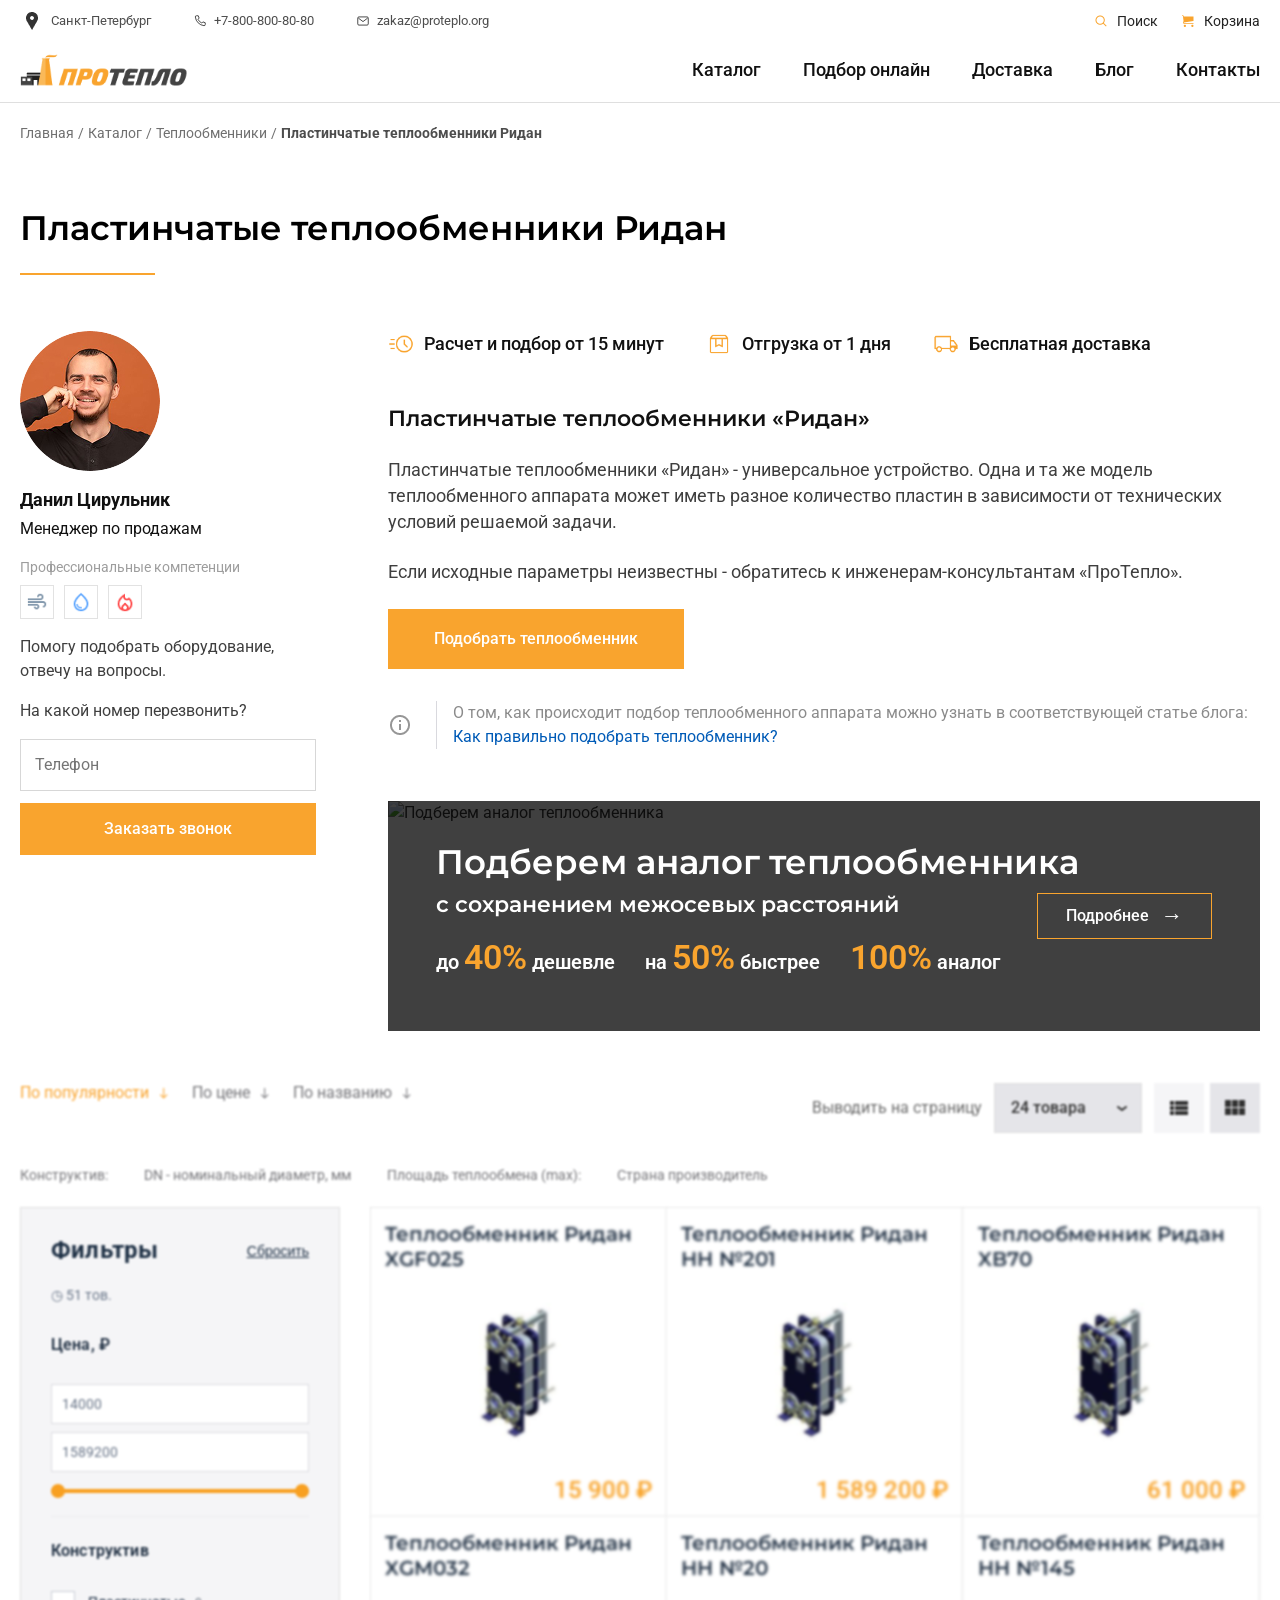
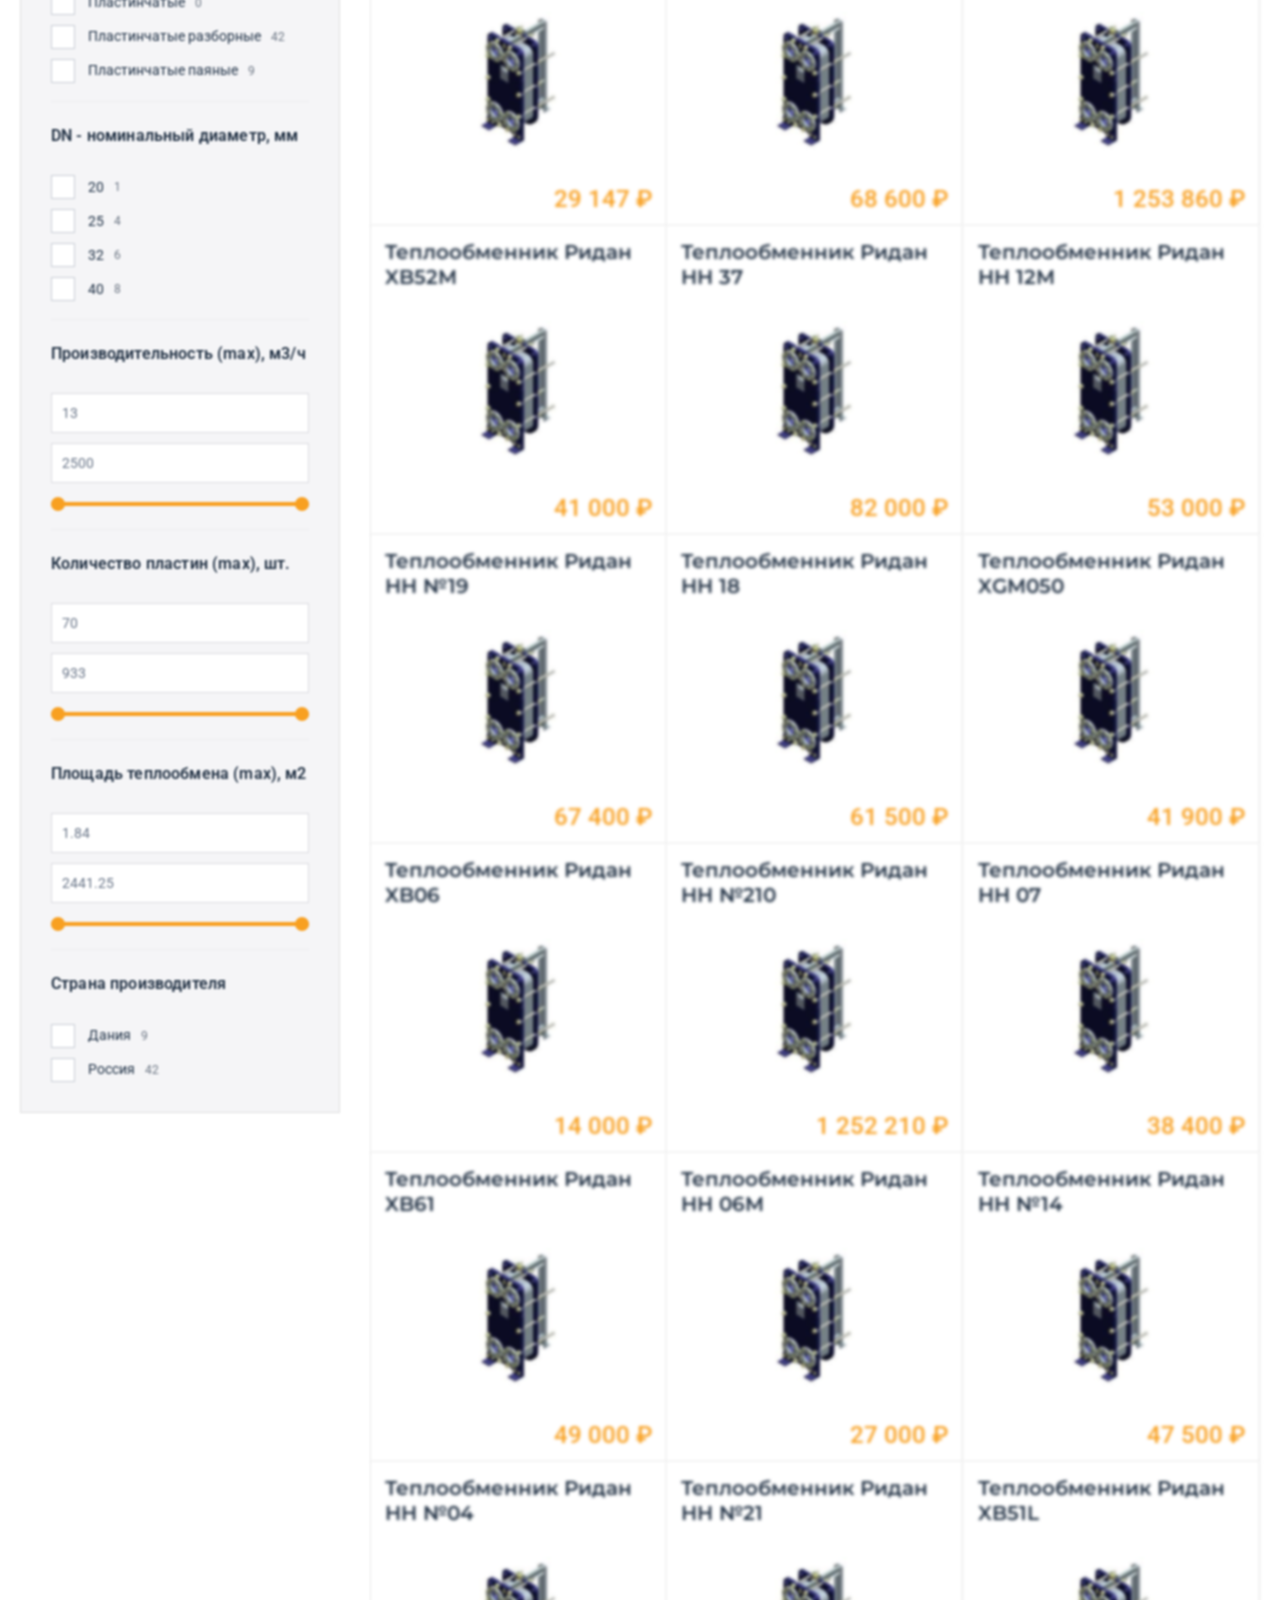
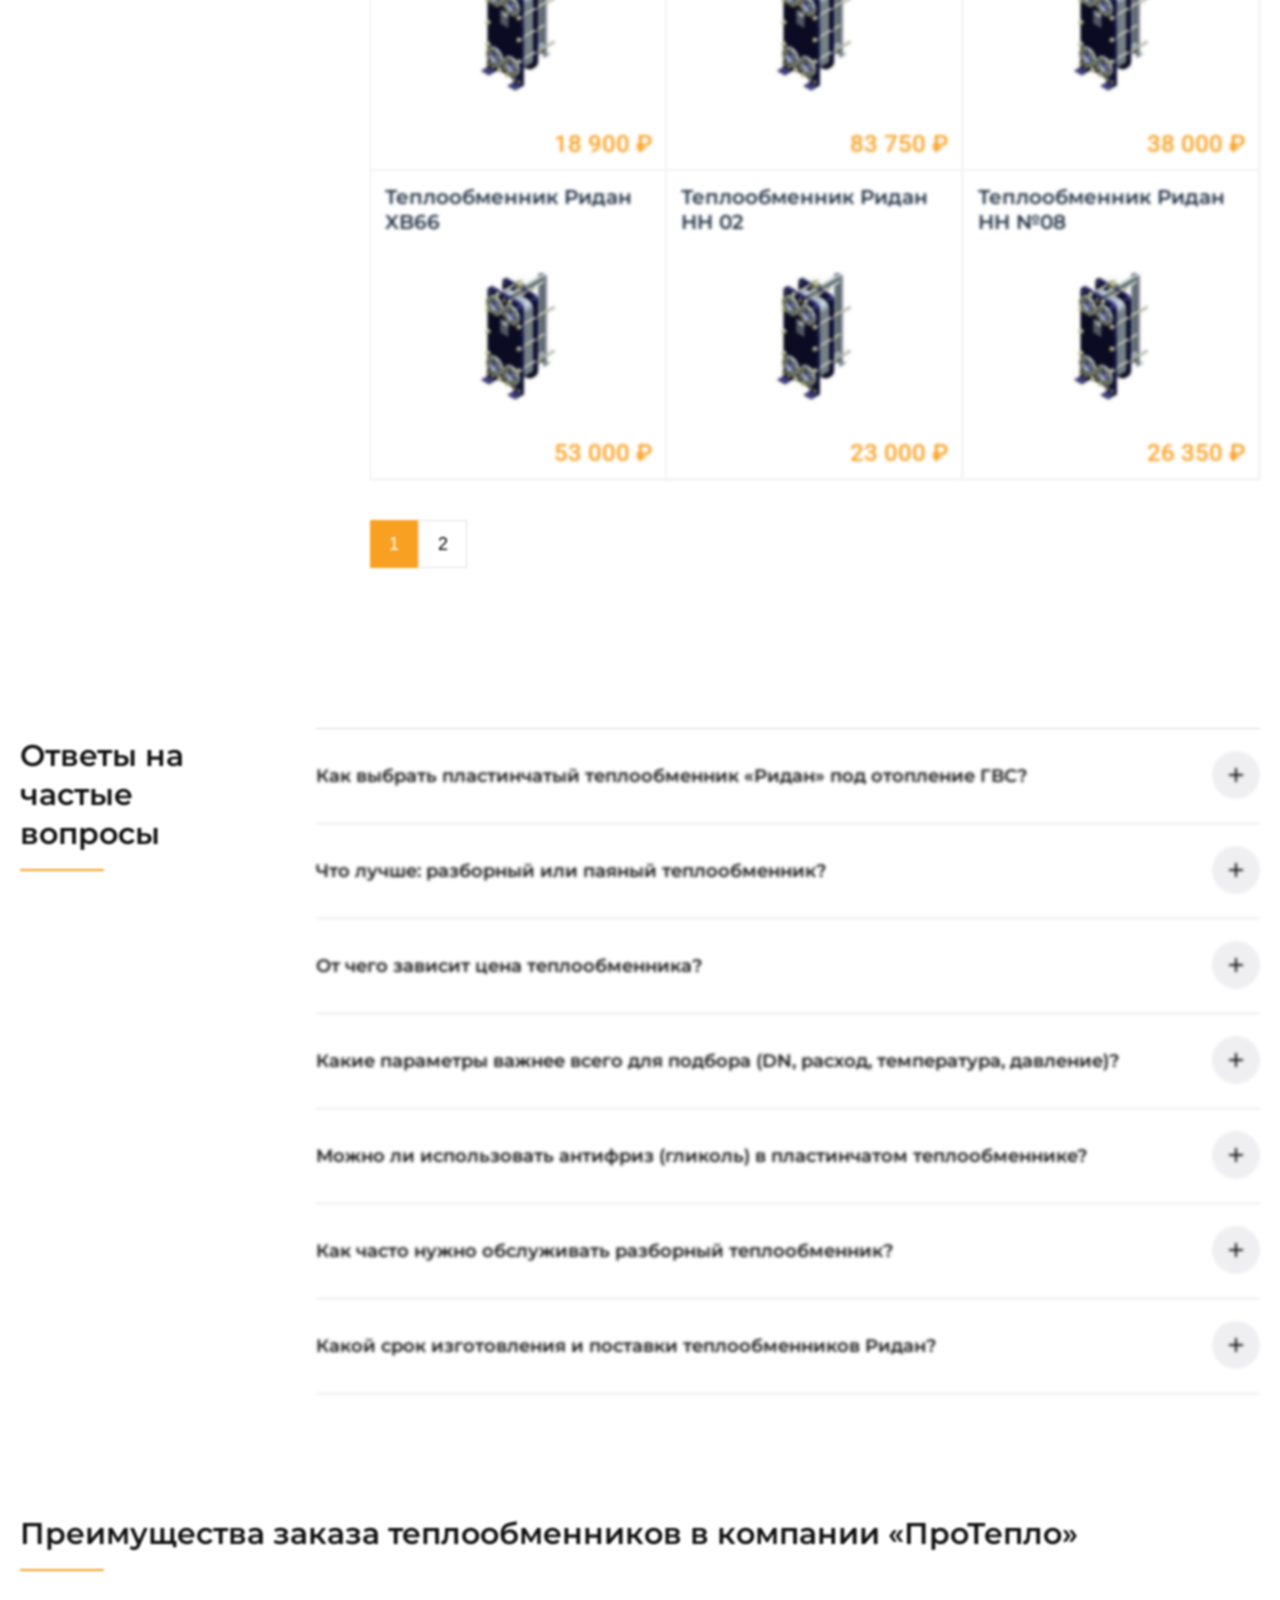
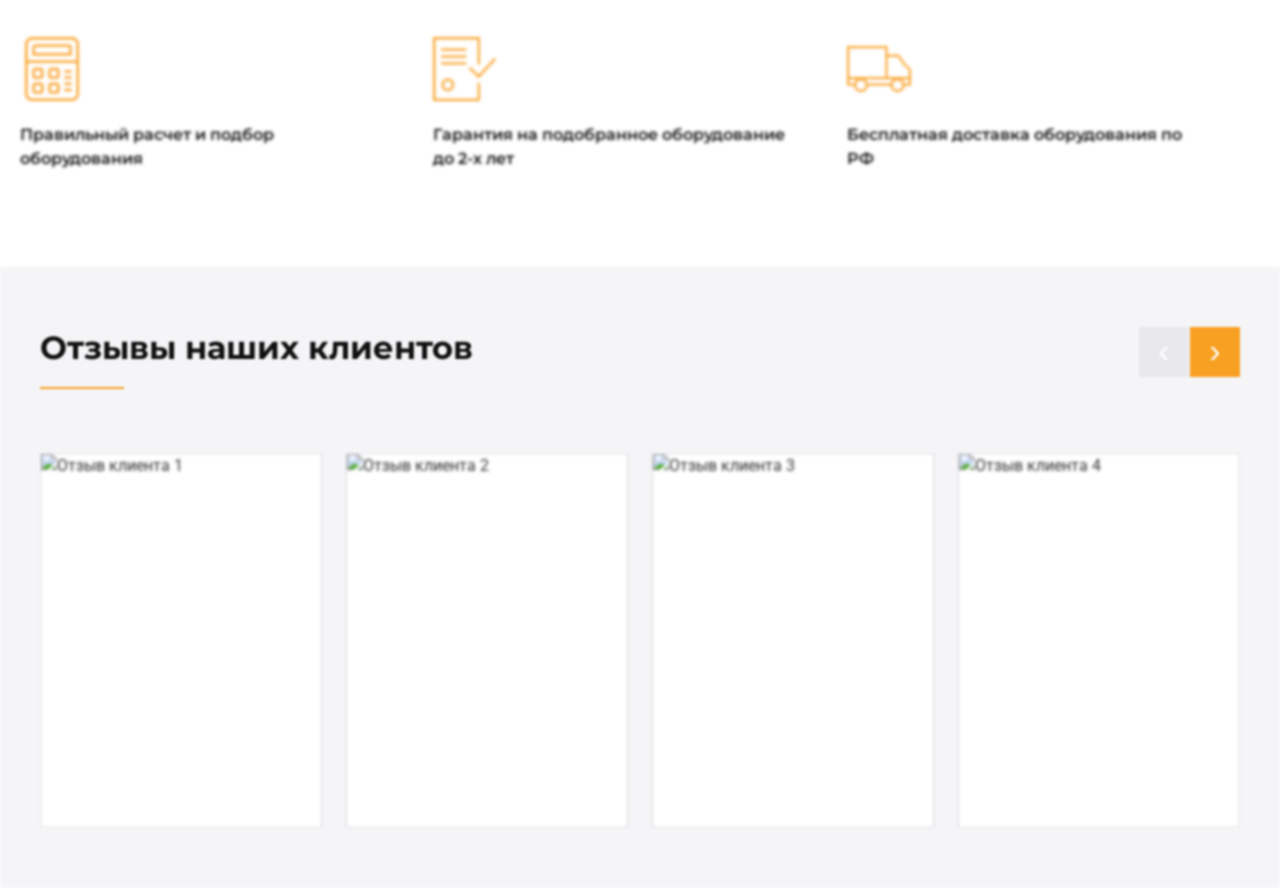
==== index.html @ 7464136e "Add files via upload" ====
﻿<!DOCTYPE html>
<html lang="ru">
<head>
    <meta charset="UTF-8">
    <meta name="viewport" content="width=device-width, initial-scale=1.0">
    <title>ProTeplo</title>
    <link rel="preconnect" href="https://fonts.googleapis.com">
    <link rel="preconnect" href="https://fonts.gstatic.com" crossorigin>
    <link href="https://fonts.googleapis.com/css2?family=Montserrat:wght@600&family=Roboto:wght@400;500;700&display=swap" rel="stylesheet">
    <link rel="stylesheet" href="css/global/style.css">
</head>
<body>
    <header class="header">
        <div class="container header__top">
            <div class="header__contacts">
                <a class="header__contact" href="#">
                    <span class="header__icon" aria-hidden="true">
                        <img src="../img/header img/city.png" alt="">
                    </span>
                    Санкт-Петербург
                </a>
                <a class="header__contact" href="tel:+78008008080">
                    <span class="header__icon" aria-hidden="true">
                        <svg viewBox="0 0 24 24" width="14" height="14" fill="none">
                            <path d="M6 3h3l1.5 4-2 2a14 14 0 0 0 6.5 6.5l2-2L21 15v3a2 2 0 0 1-2.2 2A17 17 0 0 1 4 5.2 2 2 0 0 1 6 3Z" stroke="currentColor" stroke-width="1.6" stroke-linejoin="round"/>
                        </svg>
                    </span>
                    +7-800-800-80-80
                </a>
                <a class="header__contact" href="mailto:zakaz@proteplo.org">
                    <span class="header__icon" aria-hidden="true">
                        <svg viewBox="0 0 24 24" width="14" height="14" fill="none">
                            <rect x="3" y="5" width="18" height="14" rx="2" stroke="currentColor" stroke-width="1.6"/>
                            <path d="m4 7 8 6 8-6" stroke="currentColor" stroke-width="1.6"/>
                        </svg>
                    </span>
                    zakaz@proteplo.org
                </a>
            </div>

            <div class="actions">
                <a class="actions__link" href="#">
                    <span class="actions__icon" aria-hidden="true">
                        <img src="../img/header img/header-loupe-search.png" alt="">
                    </span>
                    Поиск
                </a>
                <a class="actions__link" href="#">
                    <span class="actions__icon" aria-hidden="true">
                        <img src="../img/header img/header-basket.png" alt="">
                    </span>
                    Корзина
                </a>
            </div>
        </div>

        <div class="container header__bottom">
            <a class="logo" href="#" aria-label="ProTeplo">
                <img src="../img/header img/header-logo.png" alt="ПроТепло" width="220" height="44"> 
            </a>

            <nav class="menu" aria-label="Главное меню">
                <a class="menu__link menu__link--catalog" href="#catalog">Каталог</a>
                <a class="menu__link" href="#">Подбор онлайн</a>
                <a class="menu__link" href="#">Доставка</a>
                <a class="menu__link" href="#">Блог</a>
                <a class="menu__link" href="#">Контакты</a>
            </nav>
        </div>
    </header>

    <main>
        <div class="container">
            <nav class="breadcrumbs" aria-label="Хлебные крошки">
                <ol class="breadcrumbs__list">
                    <li class="breadcrumbs__item"><a href="#">Главная</a></li>
                    <li class="breadcrumbs__item"><a href="#">Каталог</a></li>
                    <li class="breadcrumbs__item"><a href="#">Теплообменники</a></li>
                    <li class="breadcrumbs__item"><span>Пластинчатые теплообменники Ридан</span></li>
                </ol>
            </nav>

            <section class="page-heading" aria-label="Заголовок страницы">
                <h1 class="page-heading__title">Пластинчатые теплообменники Ридан</h1>
                <span class="page-heading__line" aria-hidden="true"></span>
            </section>

            <section class="selection-banner" aria-label="Подбор теплообменника">
                <div class="selection-banner__layout">
                    <div class="selection-banner__manager">
                        <aside class="manager-card">
                            <img class="manager-card__avatar" src="../img/page-content img/banner/card-manager/avatar-manager.jpg" alt="Данил Цирульник" width="108" height="108">
                            <h2 class="manager-card__name">Данил Цирульник</h2>
                            <p class="manager-card__position">Менеджер по продажам</p>
                            <p class="manager-card__label">Профессиональные компетенции</p>
                            <div class="manager-card__skills" aria-label="Компетенции">
                                <button class="manager-card__skill" type="button" data-skill-message="Компетенция по воздуху и вентиляции: подбор оборудования с учетом расхода, температуры и допустимых потерь давления." aria-label="Компетенция по воздуху и вентиляции">
                                    <img src="../img/page-content img/banner/card-manager/air-manager.png" alt="">
                                </button>
                                <button class="manager-card__skill" type="button" data-skill-message="Компетенция по водяным системам: расчет и подбор теплообменников для ГВС, отопления и технологических контуров." aria-label="Компетенция по водяным системам">
                                    <img src="../img/page-content img/banner/card-manager/water-drop-manager.png" alt="">
                                </button>
                                <button class="manager-card__skill" type="button" data-skill-message="Компетенция по противопожарным решениям: подбор аппаратов под требования надежности и безопасности эксплуатации." aria-label="Компетенция по противопожарным решениям">
                                    <img src="../img/page-content img/banner/card-manager/fire-manager.png" alt="">
                                </button>
                                <div class="manager-card__skill-popup" hidden>
                                    <p class="manager-card__skill-popup-text"></p>
                                    <button class="manager-card__skill-popup-close" type="button" aria-label="Закрыть пояснение компетенции">×</button>
                                </div>
                            </div>
                            <p class="manager-card__text">Помогу подобрать оборудование, отвечу на вопросы.</p>
                            <label class="manager-card__question" for="manager-phone">На какой номер перезвонить?</label>
                            <input class="manager-card__input" id="manager-phone" type="tel" placeholder="Телефон">
                            <button class="manager-card__button" type="button">Заказать звонок</button>
                        </aside>
                    </div>

                    <div class="selection-banner__main">
                        <div class="selection-content">
                            <ul class="selection-content__benefits">
                                <li class="selection-content__benefit">
                                    <span class="selection-content__benefit-icon" aria-hidden="true">
                                        <img src="../img/page-content img/banner/banner-info/acute-banner-info-1.png" alt="">
                                    </span>
                                    Расчет и подбор от 15 минут
                                </li>
                                <li class="selection-content__benefit">
                                    <span class="selection-content__benefit-icon" aria-hidden="true">
                                        <img src="../img/page-content img/banner/banner-info/acute-banner-info-2.png" alt="">
                                    </span>
                                    Отгрузка от 1 дня
                                </li>
                                <li class="selection-content__benefit">
                                    <span class="selection-content__benefit-icon" aria-hidden="true">
                                        <img src="../img/page-content img/banner/banner-info/acute-banner-info-3.png" alt="">
                                    </span>
                                    Бесплатная доставка
                                </li>
                            </ul>

                            <h2 class="selection-content__title">Пластинчатые теплообменники «Ридан»</h2>
                            <p class="selection-content__text">Пластинчатые теплообменники «Ридан» - универсальное устройство. Одна и та же модель теплообменного аппарата может иметь разное количество пластин в зависимости от технических условий решаемой задачи.</p>
                            <p class="selection-content__text">Если исходные параметры неизвестны - обратитесь к инженерам-консультантам «ПроТепло».</p>

                            <button class="selection-content__button" type="button">Подобрать теплообменник</button>

                            <p class="selection-content__note">
                                <span class="selection-content__note-sign" aria-hidden="true">
                                    <img class="selection-content__note-icon" src="../img/page-content img/banner/banner-info/info-outline.png" alt="" width="24" height="24">
                                </span>
                                <span class="selection-content__note-text">О том, как происходит подбор теплообменного аппарата можно узнать в соответствующей статье блога: <a href="#">Как правильно подобрать теплообменник?</a></span>
                            </p>

                            <article class="special-offer">
                                <img class="special-offer__bg" src="../img/page-content img/banner/banner-info/banner_special-offer.jpg" alt="Подберем аналог теплообменника">
                                <div class="special-offer__content">
                                    <h3 class="special-offer__title">Подберем аналог теплообменника</h3>
                                    <p class="special-offer__subtitle">с сохранением межосевых расстояний</p>
                                    <ul class="special-offer__metrics">
                                        <li class="special-offer__metric">до <strong>40%</strong> дешевле</li>
                                        <li class="special-offer__metric">на <strong>50%</strong> быстрее</li>
                                        <li class="special-offer__metric"><strong>100%</strong> аналог</li>
                                    </ul>
                                    <a class="special-offer__button" href="#">Подробнее</a>
                                </div>
                            </article>
                        </div>
                    </div>
                </div>
            </section>

            <section class="catalog" id="catalog" aria-label="Каталог теплообменников">
                <div class="catalog__controls">
                    <div class="catalog__controls-row">
                        <div class="catalog__sort">
                            <button class="catalog__sort-item is-active" type="button" data-sort="popularity">По популярности <span class="catalog__sort-arrow" aria-hidden="true"></span></button>
                            <button class="catalog__sort-item" type="button" data-sort="price">По цене <span class="catalog__sort-arrow" aria-hidden="true"></span></button>
                            <button class="catalog__sort-item" type="button" data-sort="name">По названию <span class="catalog__sort-arrow" aria-hidden="true"></span></button>
                        </div>

                        <div class="catalog__actions">
                            <label class="catalog__per-page-label" for="catalog-per-page">Выводить на страницу</label>
                            <select class="catalog__per-page" id="catalog-per-page">
                                <option>24 товара</option>
                                <option>36 товаров</option>
                                <option>48 товаров</option>
                            </select>
                            <div class="catalog__view" aria-label="Переключатель вида">
                                <button class="view-button" type="button" aria-label="Отобразить в режиме списка" data-view="list"></button>
                                <button class="view-button is-active" type="button" aria-label="Отобразить в режиме карточек" data-view="grid"></button>
                            </div>
                        </div>
                    </div>

                    <div class="catalog__controls-row catalog__controls-row--chips">
                        <div class="catalog__chips">
                            <div class="catalog__chip-group" data-chip-group="construct" hidden>
                                <span class="catalog__chips-label">Конструктив:</span>
                            </div>
                            <div class="catalog__chip-group" data-chip-group="dn" hidden>
                                <span class="catalog__chips-label">DN - номинальный диаметр, мм</span>
                            </div>
                            <div class="catalog__chip-group" data-chip-group="area" hidden>
                                <span class="catalog__chips-label">Площадь теплообмена (max):</span>
                            </div>
                            <div class="catalog__chip-group" data-chip-group="country" hidden>
                                <span class="catalog__chips-label">Страна производитель</span>
                            </div>
                        </div>
                    </div>
                </div>

                <div class="catalog__mobile-top">
                    <div class="catalog__mobile-left">
                        <button class="catalog__filter-button" type="button" aria-label="Фильтр">
                            <span class="icon-filter" aria-hidden="true"></span>
                            <span>Фильтр</span>
                        </button>
                        <div class="catalog__meta">
                            <span>0 фильтр.</span>
                            <span>51 тов.</span>
                        </div>
                    </div>
                    <div class="catalog__view" aria-label="Переключатель вида">
                        <button class="view-button" type="button" aria-label="Отобразить в режиме списка" data-view="list"></button>
                        <button class="view-button is-active" type="button" aria-label="Отобразить в режиме карточек" data-view="grid"></button>
                    </div>
                </div>

                <div class="catalog__body">
                    <aside class="catalog__filters" aria-label="Фильтры">
                        <div class="catalog__filters-head">
                            <h2 class="catalog__filters-title">Фильтры</h2>
                            <button class="catalog__filters-reset" type="button">Сбросить</button>
                        </div>
                        <p class="catalog__filters-count">◷ 51 тов.</p>

                        <div class="filter filter--range filter--price">
                            <div class="filter__title">Цена, ₽</div>
                            <div class="filter__content">
                                <input class="range-input range-input--min" type="text" value="14000" inputmode="decimal" aria-label="Цена от">
                                <input class="range-input range-input--max" type="text" value="1589200" inputmode="decimal" aria-label="Цена до">
                                <div class="price-range" aria-label="Диапазон цены">
                                    <div class="price-range__track"></div>
                                    <div class="price-range__fill"></div>
                                    <input class="price-range__input price-range__input--min" type="range" min="14000" max="1589200" value="14000" step="100">
                                    <input class="price-range__input price-range__input--max" type="range" min="14000" max="1589200" value="1589200" step="100">
                                </div>
                            </div>
                        </div>

                        <div class="filter">
                            <div class="filter__title">Конструктив</div>
                            <div class="filter__content">
                                <label class="filter__checkbox"><input type="checkbox"> Пластинчатые<sup>0</sup></label>
                                <label class="filter__checkbox"><input type="checkbox"> Пластинчатые разборные<sup>42</sup></label>
                                <label class="filter__checkbox"><input type="checkbox"> Пластинчатые паяные<sup>9</sup></label>
                            </div>
                        </div>

                        <div class="filter">
                            <div class="filter__title">DN - номинальный диаметр, мм</div>
                            <div class="filter__content">
                                <label class="filter__checkbox"><input type="checkbox"> 20<sup>1</sup></label>
                                <label class="filter__checkbox"><input type="checkbox"> 25<sup>4</sup></label>
                                <label class="filter__checkbox"><input type="checkbox"> 32<sup>6</sup></label>
                                <label class="filter__checkbox"><input type="checkbox"> 40<sup>8</sup></label>
                            </div>
                        </div>

                        <div class="filter filter--range">
                            <div class="filter__title">Производительность (max), м3/ч</div>
                            <div class="filter__content">
                                <input class="range-input range-input--min" type="text" value="13" inputmode="decimal" aria-label="Производительность от">
                                <input class="range-input range-input--max" type="text" value="2500" inputmode="decimal" aria-label="Производительность до">
                                <div class="price-range" aria-label="Диапазон производительности">
                                    <div class="price-range__track"></div>
                                    <div class="price-range__fill"></div>
                                    <input class="price-range__input price-range__input--min" type="range" min="13" max="2500" value="13" step="1">
                                    <input class="price-range__input price-range__input--max" type="range" min="13" max="2500" value="2500" step="1">
                                </div>
                            </div>
                        </div>

                        <div class="filter filter--range">
                            <div class="filter__title">Количество пластин (max), шт.</div>
                            <div class="filter__content">
                                <input class="range-input range-input--min" type="text" value="70" inputmode="decimal" aria-label="Количество пластин от">
                                <input class="range-input range-input--max" type="text" value="933" inputmode="decimal" aria-label="Количество пластин до">
                                <div class="price-range" aria-label="Диапазон количества пластин">
                                    <div class="price-range__track"></div>
                                    <div class="price-range__fill"></div>
                                    <input class="price-range__input price-range__input--min" type="range" min="70" max="933" value="70" step="1">
                                    <input class="price-range__input price-range__input--max" type="range" min="70" max="933" value="933" step="1">
                                </div>
                            </div>
                        </div>

                        <div class="filter filter--range">
                            <div class="filter__title">Площадь теплообмена (max), м2</div>
                            <div class="filter__content">
                                <input class="range-input range-input--min" type="text" value="1.84" inputmode="decimal" aria-label="Площадь теплообмена от">
                                <input class="range-input range-input--max" type="text" value="2441.25" inputmode="decimal" aria-label="Площадь теплообмена до">
                                <div class="price-range" aria-label="Диапазон площади теплообмена">
                                    <div class="price-range__track"></div>
                                    <div class="price-range__fill"></div>
                                    <input class="price-range__input price-range__input--min" type="range" min="1.84" max="2441.25" value="1.84" step="0.01">
                                    <input class="price-range__input price-range__input--max" type="range" min="1.84" max="2441.25" value="2441.25" step="0.01">
                                </div>
                            </div>
                        </div>

                        <div class="filter">
                            <div class="filter__title">Страна производителя</div>
                            <div class="filter__content">
                                <label class="filter__checkbox"><input type="checkbox"> Дания<sup>9</sup></label>
                                <label class="filter__checkbox"><input type="checkbox"> Россия<sup>42</sup></label>
                            </div>
                        </div>
                    </aside>

                    <div class="catalog__right">
                        <div class="catalog__content">
                            <article class="product-card">
                                <a href="./card.html" class="product-card__image"><img src="../img/cards img/card__img.png" alt="Теплообменник Ридан XB06"></a>
                                <h3 class="product-card__title">Теплообменник Ридан XB06</h3>
                                <div class="product-card__price">14 000 ₽</div>
                            </article>
                            <article class="product-card">
                                <a href="./card.html" class="product-card__image"><img src="../img/cards img/card__img.png" alt="Теплообменник Ридан XGF025"></a>
                                <h3 class="product-card__title">Теплообменник Ридан XGF025</h3>
                                <div class="product-card__price">15 900 ₽</div>
                            </article>
                            <article class="product-card">
                                <a href="./card.html" class="product-card__image"><img src="../img/cards img/card__img.png" alt="Теплообменник Ридан XB12"></a>
                                <h3 class="product-card__title">Теплообменник Ридан XB12</h3>
                                <div class="product-card__price">17 500 ₽</div>
                            </article>
                            <article class="product-card">
                                <a href="./card.html" class="product-card__image"><img src="../img/cards img/card__img.png" alt="Теплообменник Ридан HH 04"></a>
                                <h3 class="product-card__title">Теплообменник Ридан HH №04</h3>
                                <div class="product-card__price">18 900 ₽</div>
                            </article>
                            <article class="product-card">
                                <a href="./card.html" class="product-card__image"><img src="../img/cards img/card__img.png" alt="Теплообменник Ридан HH 02"></a>
                                <h3 class="product-card__title">Теплообменник Ридан HH 02</h3>
                                <div class="product-card__price">23 000 ₽</div>
                            </article>
                            <article class="product-card">
                                <a href="./card.html" class="product-card__image"><img src="../img/cards img/card__img.png" alt="Теплообменник Ридан HH 06M"></a>
                                <h3 class="product-card__title">Теплообменник Ридан HH 06M</h3>
                                <div class="product-card__price">27 000 ₽</div>
                            </article>
                            <article class="product-card">
                                <a href="./card.html" class="product-card__image"><img src="../img/cards img/card__img.png" alt="Теплообменник Ридан HH 08"></a>
                                <h3 class="product-card__title">Теплообменник Ридан HH №08</h3>
                                <div class="product-card__price">26 350 ₽</div>
                            </article>
                            <article class="product-card">
                                <a href="./card.html" class="product-card__image"><img src="../img/cards img/card__img.png" alt="Теплообменник Ридан XGM032"></a>
                                <h3 class="product-card__title">Теплообменник Ридан XGM032</h3>
                                <div class="product-card__price">29 147 ₽</div>
                            </article>
                            <article class="product-card">
                                <a href="./card.html" class="product-card__image"><img src="../img/cards img/card__img.png" alt="Теплообменник Ридан XB37"></a>
                                <h3 class="product-card__title">Теплообменник Ридан XB37</h3>
                                <div class="product-card__price">32 000 ₽</div>
                            </article>
                            <article class="product-card">
                                <a href="./card.html" class="product-card__image"><img src="../img/cards img/card__img.png" alt="Теплообменник Ридан XB51L"></a>
                                <h3 class="product-card__title">Теплообменник Ридан XB51L</h3>
                                <div class="product-card__price">38 000 ₽</div>
                            </article>
                            <article class="product-card">
                                <a href="./card.html" class="product-card__image"><img src="../img/cards img/card__img.png" alt="Теплообменник Ридан HH 07"></a>
                                <h3 class="product-card__title">Теплообменник Ридан HH 07</h3>
                                <div class="product-card__price">38 400 ₽</div>
                            </article>
                            <article class="product-card">
                                <a href="./card.html" class="product-card__image"><img src="../img/cards img/card__img.png" alt="Теплообменник Ридан XB52M"></a>
                                <h3 class="product-card__title">Теплообменник Ридан XB52M</h3>
                                <div class="product-card__price">41 000 ₽</div>
                            </article>
                            <article class="product-card">
                                <a href="./card.html" class="product-card__image"><img src="../img/cards img/card__img.png" alt="Теплообменник Ридан XGM050"></a>
                                <h3 class="product-card__title">Теплообменник Ридан XGM050</h3>
                                <div class="product-card__price">41 900 ₽</div>
                            </article>
                            <article class="product-card">
                                <a href="./card.html" class="product-card__image"><img src="../img/cards img/card__img.png" alt="Теплообменник Ридан XB59M"></a>
                                <h3 class="product-card__title">Теплообменник Ридан XB59M</h3>
                                <div class="product-card__price">46 000 ₽</div>
                            </article>
                            <article class="product-card">
                                <a href="./card.html" class="product-card__image"><img src="../img/cards img/card__img.png" alt="Теплообменник Ридан HH 14"></a>
                                <h3 class="product-card__title">Теплообменник Ридан HH №14</h3>
                                <div class="product-card__price">47 500 ₽</div>
                            </article>
                            <article class="product-card">
                                <a href="./card.html" class="product-card__image"><img src="../img/cards img/card__img.png" alt="Теплообменник Ридан XB61"></a>
                                <h3 class="product-card__title">Теплообменник Ридан XB61</h3>
                                <div class="product-card__price">49 000 ₽</div>
                            </article>
                            <article class="product-card">
                                <a href="./card.html" class="product-card__image"><img src="../img/cards img/card__img.png" alt="Теплообменник Ридан XB66"></a>
                                <h3 class="product-card__title">Теплообменник Ридан XB66</h3>
                                <div class="product-card__price">53 000 ₽</div>
                            </article>
                            <article class="product-card">
                                <a href="./card.html" class="product-card__image"><img src="../img/cards img/card__img.png" alt="Теплообменник Ридан HH 12M"></a>
                                <h3 class="product-card__title">Теплообменник Ридан HH 12M</h3>
                                <div class="product-card__price">53 000 ₽</div>
                            </article>
                            <article class="product-card">
                                <a href="./card.html" class="product-card__image"><img src="../img/cards img/card__img.png" alt="Теплообменник Ридан XB70"></a>
                                <h3 class="product-card__title">Теплообменник Ридан XB70</h3>
                                <div class="product-card__price">61 000 ₽</div>
                            </article>
                            <article class="product-card">
                                <a href="./card.html" class="product-card__image"><img src="../img/cards img/card__img.png" alt="Теплообменник Ридан HH 18"></a>
                                <h3 class="product-card__title">Теплообменник Ридан HH 18</h3>
                                <div class="product-card__price">61 500 ₽</div>
                            </article>
                            <article class="product-card">
                                <a href="./card.html" class="product-card__image"><img src="../img/cards img/card__img.png" alt="Теплообменник Ридан HH 19"></a>
                                <h3 class="product-card__title">Теплообменник Ридан HH №19</h3>
                                <div class="product-card__price">67 400 ₽</div>
                            </article>
                            <article class="product-card">
                                <a href="./card.html" class="product-card__image"><img src="../img/cards img/card__img.png" alt="Теплообменник Ридан HH 20"></a>
                                <h3 class="product-card__title">Теплообменник Ридан HH №20</h3>
                                <div class="product-card__price">68 600 ₽</div>
                            </article>
                            <article class="product-card">
                                <a href="./card.html" class="product-card__image"><img src="../img/cards img/card__img.png" alt="Теплообменник Ридан HH 37"></a>
                                <h3 class="product-card__title">Теплообменник Ридан HH 37</h3>
                                <div class="product-card__price">82 000 ₽</div>
                            </article>
                            <article class="product-card">
                                <a href="./card.html" class="product-card__image"><img src="../img/cards img/card__img.png" alt="Теплообменник Ридан HH 21"></a>
                                <h3 class="product-card__title">Теплообменник Ридан HH №21</h3>
                                <div class="product-card__price">83 750 ₽</div>
                            </article>
                            <article class="product-card">
                                <a href="./card.html" class="product-card__image"><img src="../img/cards img/card__img.png" alt="Теплообменник Ридан HH 210"></a>
                                <h3 class="product-card__title">Теплообменник Ридан HH №210</h3>
                                <div class="product-card__price">1 252 210 ₽</div>
                            </article>
                            <article class="product-card">
                                <a href="./card.html" class="product-card__image"><img src="../img/cards img/card__img.png" alt="Теплообменник Ридан HH 145"></a>
                                <h3 class="product-card__title">Теплообменник Ридан HH №145</h3>
                                <div class="product-card__price">1 253 860 ₽</div>
                            </article>
                            <article class="product-card">
                                <a href="./card.html" class="product-card__image"><img src="../img/cards img/card__img.png" alt="Теплообменник Ридан HH 201"></a>
                                <h3 class="product-card__title">Теплообменник Ридан HH №201</h3>
                                <div class="product-card__price">1 589 200 ₽</div>
                            </article>
                        </div>

                    </div>
                    <div class="pagination" aria-label="Пагинация">
                        <button class="pagination__item is-active" type="button">1</button>
                        <button class="pagination__item" type="button">2</button>
                    </div>
                </div>
            </section>

            <section class="faq" aria-labelledby="faq-title">
                <div class="faq__layout">
                    <header class="faq__header">
                        <h2 class="faq__title" id="faq-title">Ответы на частые вопросы</h2>
                        <span class="faq__line" aria-hidden="true"></span>
                    </header>

                    <div class="faq__items">
                        <details class="faq__item">
                            <summary class="faq__question">
                                <h4 class="faq__question-title">Как выбрать пластинчатый теплообменник «Ридан» под отопление ГВС?</h4>
                                <span class="faq__icon" aria-hidden="true"></span>
                            </summary>
                            <div class="faq__answer">
                                <p>Нужны исходные данные: среда и концентрация (вода/гликоль), расход и тепловая нагрузка, температуры на входе/выходе по обоим контурам, допустимые потери давления, требуемая схема подключения. По этим параметрам выполняется расчет площади и числа пластин.</p>
                            </div>
                        </details>

                        <details class="faq__item">
                            <summary class="faq__question">
                                <h4 class="faq__question-title">Что лучше: разборный или паяный теплообменник?</h4>
                                <span class="faq__icon" aria-hidden="true"></span>
                            </summary>
                            <div class="faq__answer">
                                <p>Разборные модели удобнее для обслуживания и модернизации. Паяные компактнее и обычно дешевле, но неразборные. Выбор зависит от требований к сервису, среде и режимам эксплуатации.</p>
                            </div>
                        </details>

                        <details class="faq__item">
                            <summary class="faq__question">
                                <h4 class="faq__question-title">От чего зависит цена теплообменника?</h4>
                                <span class="faq__icon" aria-hidden="true"></span>
                            </summary>
                            <div class="faq__answer">
                                <p>Стоимость определяется типом аппарата, материалами пластин и уплотнений, рабочими параметрами, запасом по мощности, а также сроками производства и комплектацией поставки.</p>
                            </div>
                        </details>

                        <details class="faq__item">
                            <summary class="faq__question">
                                <h4 class="faq__question-title">Какие параметры важнее всего для подбора (DN, расход, температура, давление)?</h4>
                                <span class="faq__icon" aria-hidden="true"></span>
                            </summary>
                            <div class="faq__answer">
                                <p>Ключевые параметры: расход, температурный график, допустимые потери давления и характеристики среды. DN важен для обвязки, но не заменяет полноценный теплотехнический расчет.</p>
                            </div>
                        </details>

                        <details class="faq__item">
                            <summary class="faq__question">
                                <h4 class="faq__question-title">Можно ли использовать антифриз (гликоль) в пластинчатом теплообменнике?</h4>
                                <span class="faq__icon" aria-hidden="true"></span>
                            </summary>
                            <div class="faq__answer">
                                <p>Да, при корректном подборе материалов и учете концентрации раствора. Для гликоля важны вязкость, температура и совместимость с уплотнениями.</p>
                            </div>
                        </details>

                        <details class="faq__item">
                            <summary class="faq__question">
                                <h4 class="faq__question-title">Как часто нужно обслуживать разборный теплообменник?</h4>
                                <span class="faq__icon" aria-hidden="true"></span>
                            </summary>
                            <div class="faq__answer">
                                <p>Периодичность зависит от качества теплоносителя и режима работы. Обычно проводят плановый осмотр и очистку 1 раз в 6-12 месяцев либо по росту потерь давления.</p>
                            </div>
                        </details>

                        <details class="faq__item">
                            <summary class="faq__question">
                                <h4 class="faq__question-title">Какой срок изготовления и поставки теплообменников Ридан?</h4>
                                <span class="faq__icon" aria-hidden="true"></span>
                            </summary>
                            <div class="faq__answer">
                                <p>Сроки зависят от модели и наличия на складе. Типовые позиции доступны быстрее, а заказные исполнения требуют дополнительного времени на производство.</p>
                            </div>
                        </details>
                    </div>
                </div>
            </section>

            <section class="advantages" aria-labelledby="advantages-title">
                <h2 class="advantages__title" id="advantages-title">Преимущества заказа теплообменников в компании «ПроТепло»</h2>
                <span class="advantages__line" aria-hidden="true"></span>

                <ul class="advantages__list">
                    <li class="advantages__item">
                        <article class="advantage-card">
                            <span class="advantage-card__icon" aria-hidden="true">
                                <img src="../img/advantages/advantages__calc.png" alt="">
                            </span>
                            <h3 class="advantage-card__text">Правильный расчет и подбор оборудования</h3>
                        </article>
                    </li>

                    <li class="advantages__item">
                        <article class="advantage-card">
                            <span class="advantage-card__icon" aria-hidden="true">
                                <img src="../img/advantages/advantages__certificate.png" alt="">
                            </span>
                            <h3 class="advantage-card__text">Гарантия на подобранное оборудование до 2-х лет</h3>
                        </article>
                    </li>

                    <li class="advantages__item">
                        <article class="advantage-card">
                            <span class="advantage-card__icon" aria-hidden="true">
                                <img src="../img/advantages/advantages__car.png" alt="">
                            </span>
                            <h3 class="advantage-card__text">Бесплатная доставка оборудования по РФ</h3>
                        </article>
                    </li>
                </ul>
            </section>

            <section class="reviews" aria-labelledby="reviews-title">
                <div class="reviews__head">
                    <div class="reviews__title-wrap">
                        <h2 class="reviews__title" id="reviews-title">Отзывы наших клиентов</h2>
                        <span class="reviews__line" aria-hidden="true"></span>
                    </div>

                    <div class="reviews__controls" aria-label="Управление слайдером отзывов">
                        <button class="reviews__arrow reviews__arrow--prev" type="button" aria-label="Предыдущие отзывы">
                            <span aria-hidden="true">‹</span>
                        </button>
                        <button class="reviews__arrow reviews__arrow--next" type="button" aria-label="Следующие отзывы">
                            <span aria-hidden="true">›</span>
                        </button>
                    </div>
                </div>

                <div class="reviews__viewport">
                    <div class="reviews__track">
                        <article class="review-card">
                            <img class="review-card__img" src="https://dummyimage.com/360x520/f9f9f9/cfcfcf.png&text=Review+1" alt="Отзыв клиента 1">
                        </article>
                        <article class="review-card">
                            <img class="review-card__img" src="https://dummyimage.com/360x520/f9f9f9/cfcfcf.png&text=Review+2" alt="Отзыв клиента 2">
                        </article>
                        <article class="review-card">
                            <img class="review-card__img" src="https://dummyimage.com/360x520/f9f9f9/cfcfcf.png&text=Review+3" alt="Отзыв клиента 3">
                        </article>
                        <article class="review-card">
                            <img class="review-card__img" src="https://dummyimage.com/360x520/f9f9f9/cfcfcf.png&text=Review+4" alt="Отзыв клиента 4">
                        </article>
                        <article class="review-card">
                            <img class="review-card__img" src="https://dummyimage.com/360x520/f9f9f9/cfcfcf.png&text=Review+5" alt="Отзыв клиента 5">
                        </article>
                        <article class="review-card">
                            <img class="review-card__img" src="https://dummyimage.com/360x520/f9f9f9/cfcfcf.png&text=Review+6" alt="Отзыв клиента 6">
                        </article>
                    </div>
                </div>
            </section>
        </div>
    </main>
    <script src="script/script.js"></script>
</body>
</html>
---- css/global/style.css ----
﻿@import "fonts.css";
@import "reboot.css";

.container {
    width: min(100% - 40px, 1400px);
    margin-inline: auto;
}

body {
    font-family: "Roboto", sans-serif;
    color: #333;
}

.reveal-on-scroll {
    opacity: 0;
    transform: translateY(10px);
    filter: blur(0.8px);
    transition:
        opacity 467ms ease,
        transform 467ms cubic-bezier(0.22, 1, 0.36, 1),
        filter 467ms ease;
    will-change: opacity, transform, filter;
}

.reveal-on-scroll.is-visible {
    opacity: 1;
    transform: translateY(0);
    filter: blur(0);
}

input:focus,
input:focus-visible,
textarea:focus,
textarea:focus-visible,
select:focus,
select:focus-visible {
    outline: none;
    box-shadow: none;
    border-color: inherit;
}

h1,
h2,
h3,
h4 {
    font-family: "Montserrat", sans-serif;
    font-weight: 600;
}

.header {
    border-bottom: 1px solid #dfdfdf;
    background-color: #fff;
}

.header__top {
    display: flex;
    justify-content: space-between;
    align-items: center;
    gap: 24px;
    min-height: 42px;
    font-size: 13px;
    color: #4d4d4d;
}

.header__contacts {
    display: flex;
    align-items: center;
    gap: 42px;
    flex-wrap: wrap;
}

.header__contact {
    display: inline-flex;
    align-items: center;
    gap: 7px;
    font-weight: 400;
}

.header__contact:focus,
.header__contact:focus-visible {
    outline: none;
    box-shadow: none;
}

.header__icon {
    display: inline-flex;
    color: #3f3f3f;
}

.header__icon img {
    display: block;
}

.header__bottom {
    display: flex;
    justify-content: space-between;
    align-items: center;
    min-height: 60px;
    column-gap: 40px;
    padding: 6px 0 10px;
}

.logo {
    display: inline-flex;
    align-items: center;
}

.logo img {
    display: block;
    width: 168px;
    height: auto;
}

.menu {
    display: flex;
    justify-content: flex-end;
    align-items: center;
    gap: 42px;
}

.menu__link {
    font-family: var(--font-main);
    font-weight: 500;
    font-size: 18px;
    line-height: 1;
    color: #111;
}

.actions {
    display: flex;
    align-items: center;
    gap: 22px;
    flex-shrink: 0;
}

.actions__link {
    display: inline-flex;
    align-items: center;
    gap: 8px;
    font-size: 14px;
    color: #232323;
}

.actions__icon {
    display: inline-flex;
    line-height: 0;
    color: #f2a028;
}

.actions__icon img {
    display: block;
    width: 16px;
    height: 16px;
}

.breadcrumbs {
    margin-top: 20px;
    margin-bottom: 0;
    font-family: var(--font-main);
    font-size: 14px;
    line-height: 20px;
    font-weight: 400;
    color: #707070;
}

.breadcrumbs__list {
    display: flex;
    flex-wrap: wrap;
}

.breadcrumbs__item {
    display: inline-flex;
    align-items: center;
}

.breadcrumbs__item:not(:last-child)::after {
    content: "/";
    margin: 0 4px;
    color: #707070;
}

.breadcrumbs__item:last-child {
    font-weight: 700;
    color: #4d4d4d;
}

.page-heading {
    margin-top: 64px;
    margin-bottom: 32px;
}

.page-heading__title {
    margin: 0;
    font-family: var(--font-accent);
    font-size: 34px;
    line-height: 42px;
    font-weight: 600;
    letter-spacing: 0;
    color: #000000;
}

.page-heading__line {
    display: block;
    width: 135px;
    height: 2px;
    margin-top: 24px;
    margin-bottom: 56px;
    background-color: rgba(249, 164, 46, 1);
}

.selection-banner {
    margin-bottom: 36px;
}

.selection-banner__layout {
    display: grid;
    grid-template-columns: 336px minmax(0, 1fr);
    column-gap: 32px;
    align-items: start;
}

.selection-banner__manager,
.selection-banner__main {
    min-width: 0;
}

.selection-banner__manager {
    width: 100%;
}

.selection-banner__main {
    width: 100%;
    max-width: 100%;
}

.manager-card__avatar {
    width: 140px;
    height: 140px;
    border-radius: 50%;
    margin-bottom: 16px;
}

.manager-card__name {
    margin: 0 0 4px;
    font-family: var(--font-main);
    font-size: 18px;
    line-height: 26px;
    font-weight: 700;
    letter-spacing: 0;
    color: #111;
}

.manager-card__position {
    margin: 0 0 16px;
    font-family: var(--font-main);
    font-size: 16px;
    line-height: 24px;
    font-weight: 400;
    letter-spacing: 0;
    color: #111;
}

.manager-card__label {
    margin: 0 0 8px;
    font-family: var(--font-main);
    font-size: 14px;
    line-height: 20px;
    font-weight: 400;
    letter-spacing: 0;
    color: #9d9d9d;
}

.manager-card__skills {
    display: flex;
    gap: 10px;
    margin-bottom: 16px;
    position: relative;
    z-index: 50;
}

.manager-card__skill {
    width: 34px;
    height: 34px;
    display: inline-flex;
    align-items: center;
    justify-content: center;
    border: 1px solid #e2e2e2;
    background: #fff;
    padding: 0;
    cursor: pointer;
}

.manager-card__skill img {
    display: block;
    width: 22px;
    height: 22px;
    object-fit: contain;
}

.manager-card__skill-popup {
    position: absolute;
    top: calc(100% + 10px);
    left: 0;
    width: 360px;
    min-height: 88px;
    padding: 16px 50px 16px 20px;
    background: #343844;
    color: #ffffff;
    display: flex;
    align-items: flex-start;
    z-index: 200;
    opacity: 0;
    transform: translateY(-8px);
    pointer-events: none;
    transition: opacity 260ms ease, transform 320ms cubic-bezier(0.22, 1, 0.36, 1);
}

.manager-card__skill-popup::before {
    content: "";
    position: absolute;
    top: -8px;
    left: var(--popup-caret-left, 18px);
    width: 16px;
    height: 16px;
    background: #343844;
    transform: rotate(45deg);
}

.manager-card__skill-popup[hidden] {
    display: none;
}

.manager-card__skill-popup.is-open {
    opacity: 1;
    transform: translateY(0);
    pointer-events: auto;
}

.manager-card__skill-popup.is-closing {
    opacity: 0;
    transform: translateY(-8px);
    pointer-events: none;
}

.manager-card__skill-popup-text {
    margin: 0;
    font-family: var(--font-main);
    font-size: 16px;
    line-height: 1.4;
    font-weight: 400;
    letter-spacing: 0;
}

.manager-card__skill-popup-close {
    position: absolute;
    top: 12px;
    right: 12px;
    width: 24px;
    height: 24px;
    border: none;
    background: transparent;
    color: #ffffff;
    font-size: 24px;
    line-height: 1;
    cursor: pointer;
}

.manager-card__text {
    margin: 0 0 16px;
    width: 296px;
    font-family: var(--font-main);
    font-size: 16px;
    line-height: 24px;
    font-weight: 400;
    letter-spacing: 0;
    color: #3f3f3f;
}

.manager-card__question {
    display: inline-block;
    margin-bottom: 16px;
    font-family: var(--font-main);
    font-size: 16px;
    line-height: 24px;
    font-weight: 400;
    letter-spacing: 0;
    color: #3f3f3f;
}

.manager-card__input {
    width: 296px;
    min-height: 52px;
    margin-bottom: 12px;
    padding: 0 14px;
    border: 1px solid #d7d7d7;
    background-color: #fff;
    font-family: var(--font-main);
    font-size: 16px;
    line-height: 22px;
    font-weight: 400;
    letter-spacing: 0;
    color: #666;
}

.manager-card__input:focus,
.manager-card__input:focus-visible,
.manager-card__input:active {
    outline: none;
    box-shadow: none;
    border-color: #d7d7d7;
}

.manager-card__button {
    width: 296px;
    min-height: 52px;
    padding: 15px;
    display: inline-flex;
    align-items: center;
    justify-content: center;
    border: 0;
    background-color: #f9a42e;
    color: #fff;
    font-family: var(--font-main);
    font-size: 16px;
    line-height: 22px;
    font-weight: 500;
    letter-spacing: 0;
    cursor: pointer;
}

.selection-content__benefits {
    display: flex;
    flex-wrap: wrap;
    gap: 16px 42px;
    margin: 0 0 48px;
}

.selection-content__benefit {
    display: inline-flex;
    align-items: center;
    gap: 10px;
    font-family: var(--font-main);
    font-size: 18px;
    line-height: 24px;
    font-weight: 500;
    letter-spacing: 0;
    color: #111;
}

.selection-content__benefit-icon {
    display: inline-flex;
}

.selection-content__benefit-icon img {
    width: 26px;
    height: 26px;
}

.selection-content__title {
    margin: 0 0 24px;
    font-family: var(--font-accent);
    font-size: 22px;
    line-height: 28px;
    font-weight: 600;
    letter-spacing: 0;
    color: #111;
}

.selection-content__text {
    margin: 0 0 24px;
    font-family: var(--font-main);
    font-size: 18px;
    line-height: 26px;
    font-weight: 400;
    letter-spacing: 0;
    color: #3f3f3f;
}

.selection-content__button {
    width: 296px;
    min-height: 60px;
    margin-bottom: 32px;
    padding: 18px;
    border: 0;
    background-color: #f9a42e;
    color: #fff;
    font-family: var(--font-main);
    font-size: 16px;
    line-height: 24px;
    font-weight: 500;
    letter-spacing: 0;
    cursor: pointer;
}

.selection-content__note {
    display: flex;
    align-items: flex-start;
    gap: 12px;
    margin: 0px 0 48px;
    font-family: var(--font-main);
    font-size: 16px;
    line-height: 24px;
    font-weight: 400;
    letter-spacing: 0;
    color: #8b8b8b;
}

.selection-content__note-sign {
    display: inline-flex;
    flex: 0 0 auto;
    width: 24px;
    height: 24px;
    padding: 12px 12px 16px 0;
    align-items: center;
    border: 0;
    box-sizing: content-box;
}

.selection-content__note-text {
    padding-left: 16px;
    border-left: 1px solid rgba(217, 217, 222, 1);
}

.selection-content__note-icon {
    display: block;
    flex: 0 0 auto;
    width: 24px;
    height: 24px;
    min-width: 24px;
    min-height: 24px;
    max-width: 24px;
    object-fit: contain;
}

.selection-content__note a {
    font-family: var(--font-main);
    font-size: 16px;
    line-height: 24px;
    font-weight: 400;
    letter-spacing: 0;
    color: #005bb7;
}

.special-offer {
    position: relative;
    overflow: hidden;
    width: 100%;
    height: 230px;
    max-width: 100%;
}

.special-offer__bg {
    display: block;
    width: 100%;
    height: 100%;
    object-fit: cover;
}

.special-offer__content {
    position: absolute;
    inset: 0;
    box-sizing: border-box;
    padding: 40px 48px 48px;
    color: #ffffff;
    background-color: rgba(0, 0, 0, 0.75);
}

.special-offer__title {
    margin: 0 0 8px;
    font-family: var(--font-accent);
    font-size: 34px;
    line-height: 42px;
    font-weight: 600;
    letter-spacing: 0;
}

.special-offer__subtitle {
    margin: 0 0 14px;
    font-family: var(--font-accent);
    font-size: 22px;
    line-height: 28px;
    font-weight: 600;
    letter-spacing: 0;
}

.special-offer__metrics {
    display: flex;
    flex-wrap: nowrap;
    gap: 16px 30px;
    padding-right: 260px;
}

.special-offer__metric {
    font-family: var(--font-main);
    font-size: 20px;
    line-height: 26px;
    font-weight: 600;
    letter-spacing: 0;
    white-space: nowrap;
}

.special-offer__metric strong {
    font-size: 34px;
    line-height: 44px;
    font-weight: 600;
    letter-spacing: 0;
    color: #f9a42e;
}

.special-offer__button {
    position: absolute;
    right: 48px;
    top: 50%;
    transform: translateY(-50%);
    min-width: 175px;
    min-height: 44px;
    padding: 10px 20px;
    border: 1px solid #f9a42e;
    color: #ffffff;
    font-family: var(--font-main);
    font-size: 16px;
    line-height: 24px;
    font-weight: 500;
    letter-spacing: 0;
    display: inline-flex;
    align-items: center;
    justify-content: center;
}

.special-offer__button::after {
    content: "→";
    margin-left: 12px;
    font-size: 22px;
    line-height: 1;
}

@media (max-width: 1100px) {
    .header__top {
        align-items: flex-start;
    }

    .header__bottom {
        flex-direction: column;
        align-items: flex-start;
        row-gap: 14px;
        padding: 14px 0 12px;
    }

    .header__contacts {
        gap: 14px 24px;
    }

    .menu {
        justify-content: flex-start;
        flex-wrap: wrap;
        gap: 14px 24px;
    }

    .selection-banner__layout {
        grid-template-columns: 1fr;
        gap: 22px;
    }

    .selection-content__benefit {
        font-size: 18px;
    }

    .selection-content__title {
        font-size: 28px;
    }

    .selection-content__text {
        font-size: 18px;
    }

    .manager-card__name {
        font-size: 24px;
    }

    .manager-card__position {
        font-size: 20px;
    }

    .manager-card__label,
    .manager-card__text,
    .manager-card__question,
    .manager-card__input,
    .manager-card__button,
    .selection-content__note {
        font-size: 14px;
    }

    .selection-content__button {
        width: 100%;
        max-width: 320px;
        font-size: 16px;
    }

    .special-offer__content {
        padding: 20px;
    }

    .special-offer__title {
        font-size: 30px;
    }

    .special-offer__subtitle {
        font-size: 22px;
    }

    .special-offer__metric {
        font-size: 20px;
    }

    .special-offer__metrics {
        flex-wrap: wrap;
        gap: 12px 20px;
        padding-right: 0;
    }

    .special-offer__metric strong {
        font-size: 32px;
    }

    .special-offer__button {
        position: static;
        transform: none;
        margin-top: 16px;
        min-width: 150px;
    }

}

@media (max-width: 740px) {
    .header__top {
        flex-wrap: wrap;
        gap: 10px 12px;
        padding: 8px 0;
        min-height: unset;
    }

    .actions {
        width: 100%;
        gap: 14px;
    }

    .menu__link {
        font-size: 16px;
    }

    .breadcrumbs {
        font-size: 13px;
    }

    .page-heading {
        margin-bottom: 24px;
    }

    .selection-content__button {
        font-size: 18px;
        height: 48px;
    }

    .special-offer__title {
        font-size: 24px;
    }

    .special-offer__subtitle {
        font-size: 18px;
    }

    .special-offer__metric {
        font-size: 18px;
    }

    .special-offer__metric strong {
        font-size: 24px;
    }
}

.catalog {
    margin-bottom: 2.5rem;
}

.catalog__controls {
    padding: 1rem 0 0.75rem;
    margin-bottom: 0.625rem;
}

.catalog__controls-row {
    display: flex;
    justify-content: space-between;
    align-items: flex-start;
    gap: 1rem;
}

.catalog__controls-row--chips {
    margin-top: 32px;
}

.catalog__sort {
    display: flex;
    flex-wrap: wrap;
    gap: 0.625rem 1.5rem;
}

.catalog__sort-item {
    border: none;
    background: transparent;
    color: #76767A;
    font-size: 1rem;
    font-family: "Roboto", sans-serif;
    font-weight: 400;
    line-height: 130%;
    letter-spacing: 0;
    padding: 0;
    cursor: pointer;
}

.catalog__sort-arrow {
    display: inline-block;
    width: 8px;
    height: 11px;
    margin-left: 7px;
    vertical-align: middle;
    background-color: currentColor;
    mask-image: url("../../img/cards img/sort__arrow.svg");
    mask-repeat: no-repeat;
    mask-size: contain;
    mask-position: center;
    -webkit-mask-image: url("../../img/cards img/sort__arrow.svg");
    -webkit-mask-repeat: no-repeat;
    -webkit-mask-size: contain;
    -webkit-mask-position: center;
}

.catalog__sort-item.is-active {
    color: #f9a42e;
}

.catalog__actions {
    display: flex;
    align-items: center;
    gap: 0.75rem;
}

.catalog__per-page-label {
    color: #6a6a6a;
    font-family: "Roboto", sans-serif;
    font-weight: 400;
    font-size: 16px;
    line-height: 130%;
    letter-spacing: 0;
}

.catalog__per-page {
    border: 1px solid #dfdfdf;
    box-sizing: border-box;
    width: 148px;
    min-width: 148px;
    height: 50px;
    padding: 0 36px 0 16px;
    font-family: "Roboto", sans-serif;
    font-weight: 500;
    font-size: 16px;
    line-height: 130%;
    letter-spacing: 0;
    color: #333333;
    background-color: #e5e5e9;
    appearance: none;
    -webkit-appearance: none;
    -moz-appearance: none;
    background-image: url("data:image/svg+xml,%3Csvg xmlns='http://www.w3.org/2000/svg' width='10' height='5' viewBox='0 0 10 5' fill='none'%3E%3Cpath d='M1 1L5 4L9 1' stroke='%23333333' stroke-width='2' stroke-linecap='round' stroke-linejoin='round'/%3E%3C/svg%3E");
    background-position: calc(100% - 14px) center;
    background-size: 10px 5px;
    background-repeat: no-repeat;
}

.catalog__per-page:focus,
.catalog__per-page:focus-visible,
.catalog__per-page:active {
    outline: none;
    box-shadow: none;
    border-color: #dfdfdf;
}

.catalog__chips {
    display: flex;
    flex-wrap: wrap;
    align-items: center;
    column-gap: 0;
    row-gap: 12px;
}

.catalog__chip-group {
    display: inline-flex;
    align-items: center;
    flex-wrap: nowrap;
    gap: 4px;
    margin-right: 32px;
}

.catalog__chip-group:last-child {
    margin-right: 0;
}

.catalog__chips-label {
    color: #76767A;
    font-family: "Roboto", sans-serif;
    font-weight: 400;
    font-size: 14px;
    line-height: 20px;
    letter-spacing: 0;
    margin-right: 0.25rem;
}

.catalog-chip {
    display: inline-flex;
    align-items: center;
    box-sizing: border-box;
    height: 32px;
    gap: 4px;
    padding: 0 8px;
    border: 1px solid #dfdfdf;
    background-color: transparent;
    color: #000000;
    font-family: "Roboto", sans-serif;
    font-size: 14px;
    line-height: 20px;
    font-weight: 400;
    letter-spacing: 0;
}

.catalog-chip__close {
    border: none;
    background: transparent;
    color: #7c7c7c;
    cursor: pointer;
    font-size: 0.9375rem;
    line-height: 1;
    padding: 0;
}

.catalog__mobile-top {
    display: none;
    min-height: 3rem;
    background: #f3f3f3;
    border-radius: 0.125rem;
    padding: 0 0.75rem;
    align-items: center;
    justify-content: space-between;
    margin-bottom: 0.5rem;
}

.catalog__mobile-left {
    display: flex;
    align-items: center;
    gap: 0.75rem;
}

.catalog__meta {
    display: flex;
    align-items: center;
    gap: 0.75rem;
    font-size: 0.875rem;
    color: #777;
}

.catalog__filter-button {
    display: inline-flex;
    align-items: center;
    gap: 0.5rem;
    background: transparent;
    border: none;
    cursor: pointer;
    font-weight: 500;
    color: #333;
    font-family: "Roboto", sans-serif;
}

.icon-filter {
    display: inline-block;
    width: 1rem;
    height: 1rem;
    background:
        linear-gradient(#333, #333) center 0.125rem / 0.125rem 0.375rem no-repeat,
        linear-gradient(#333, #333) center 0.5625rem / 0.875rem 0.125rem no-repeat,
        linear-gradient(#333, #333) center 0.875rem / 0.4375rem 0.125rem no-repeat;
}

.catalog__view {
    display: flex;
    align-items: center;
    gap: 0.375rem;
}

.view-button {
    width: 50px;
    height: 50px;
    padding: 0;
    border: none;
    background-color: #f5f5f7;
    cursor: pointer;
    background-repeat: no-repeat;
    background-position: center;
}

.view-button:first-child {
    background-image:
        linear-gradient(#323232, #323232),
        linear-gradient(#323232, #323232),
        linear-gradient(#323232, #323232),
        linear-gradient(#323232, #323232),
        linear-gradient(#323232, #323232),
        linear-gradient(#323232, #323232);
    background-size:
        4px 4px,
        4px 4px,
        4px 4px,
        13px 4px,
        13px 4px,
        13px 4px;
    background-position:
        16px 18px,
        16px 23px,
        16px 28px,
        21px 18px,
        21px 23px,
        21px 28px;
}

.view-button:last-child {
    background-image:
        linear-gradient(#323232, #323232),
        linear-gradient(#323232, #323232),
        linear-gradient(#323232, #323232),
        linear-gradient(#323232, #323232),
        linear-gradient(#323232, #323232),
        linear-gradient(#323232, #323232);
    background-size:
        6px 7px,
        6px 7px,
        6px 7px,
        6px 7px,
        6px 7px,
        6px 7px;
    background-position:
        15px 17px,
        22px 17px,
        29px 17px,
        15px 25px,
        22px 25px,
        29px 25px;
}

.view-button.is-active {
    background-color: #e5e5e9;
    width: 50px;
    height: 50px;
}

.catalog__body {
    display: grid;
    grid-template-columns: 320px 1fr;
    gap: 30px;
    align-items: start;
}

.catalog__filters {
    width: 100%;
    background: #F5F5F7;
    border: 1px solid #dfdfdf;
    padding: 30px;
}

.catalog__filters-head {
    display: flex;
    justify-content: space-between;
    align-items: center;
    margin-bottom: 12px;
}

.catalog__filters-title {
    margin: 0;
    font-family: "Roboto", sans-serif;
    font-size: 24px;
    line-height: 1.05;
    letter-spacing: 0.01em;
    font-weight: 700;
    color: #1e3045;
}

.catalog__filters-reset {
    border: none;
    background: transparent;
    text-decoration: underline;
    font-size: 14px;
    line-height: 20px;
    color: #1e3045;
    cursor: pointer;
    padding: 0;
}

.catalog__filters-count {
    margin: 0 0 20px;
    color: #687588;
    font-size: 14px;
    line-height: 40px;
}

.filter {
    margin-bottom: 24px;
    padding-bottom: 18px;
    border-bottom: 1px solid #ececef;
}

.filter:last-child {
    margin-bottom: 0;
    padding-bottom: 0;
    border-bottom: none;
}

.filter__title {
    font-family: "Roboto", sans-serif;
    font-weight: 600;
    font-size: 16px;
    margin-bottom: 30px;
    line-height: 1.2;
    letter-spacing: 0.01em;
    color: #1f2f42;
}

.filter__content {
    display: grid;
    gap: 10px;
}

.filter__checkbox {
    display: flex;
    align-items: center;
    gap: 8px;
    margin-bottom: 0;
    font-size: 14px;
    line-height: 1.3;
    color: #1e3045;
}

.filter__checkbox input {
    width: 24px;
    height: 24px;
    margin: 0 5px 0 0;
    border: 1px solid #c9ced6;
    background: #fff;
    appearance: none;
    -webkit-appearance: none;
    cursor: pointer;
    flex: 0 0 24px;
}

.filter__checkbox input:checked {
    border-color: #f8a021;
    background-color: #f8a021;
    background-image: url("data:image/svg+xml,%3Csvg xmlns='http://www.w3.org/2000/svg' viewBox='0 0 16 16'%3E%3Cpath fill='none' stroke='%23ffffff' stroke-width='2.2' stroke-linecap='round' stroke-linejoin='round' d='M3 8.5l3 3 7-7'/%3E%3C/svg%3E");
    background-repeat: no-repeat;
    background-position: center;
    background-size: 14px 14px;
}

.filter__checkbox sup {
    font-size: 12px;
    line-height: 1;
    color: #6a7482;
    margin-left: 2px;
}

.filter input[type="text"] {
    width: 100%;
    height: 40px;
    padding: 10px;
    border: 1px solid #dcdce0;
    border-radius: 0;
    font-size: 14px;
    line-height: 20px;
    margin: 0 auto;
    color: #697588;
    font-family: "Roboto", sans-serif;
    background: #fff;
}


.filter--price .filter__content {
    gap: 8px;
}

.price-range {
    position: relative;
    height: 14px;
    margin-top: 4px;
}

.price-range__track,
.price-range__fill {
    position: absolute;
    top: 50%;
    transform: translateY(-50%);
    height: 4px;
    border-radius: 2px;
}

.price-range__track {
    left: 0;
    right: 0;
    background: #4d4e54;
}

.price-range__fill {
    left: 0;
    width: 100%;
    background: #f8a021;
}

.price-range__input {
    position: absolute;
    inset: 0;
    width: 100%;
    margin: 0;
    -webkit-appearance: none;
    appearance: none;
    background: transparent;
    pointer-events: none;
}

.price-range__input::-webkit-slider-runnable-track {
    height: 4px;
    background: transparent;
    border: 0;
}

.price-range__input::-webkit-slider-thumb {
    -webkit-appearance: none;
    appearance: none;
    width: 14px;
    height: 14px;
    border-radius: 50%;
    border: 0;
    background: #f8a021;
    cursor: pointer;
    margin-top: -5px;
    pointer-events: auto;
}

.price-range__input::-moz-range-thumb {
    width: 14px;
    height: 14px;
    border-radius: 50%;
    border: 0;
    background: #f8a021;
    cursor: pointer;
    pointer-events: auto;
}

.price-range__input::-moz-range-track {
    height: 4px;
    border: 0;
    background: transparent;
}

.price-range__input::-moz-range-progress {
    height: 4px;
    background: transparent;
}

.catalog__content {
    display: grid;
    grid-template-columns: repeat(3, minmax(0, 1fr));
    width: 100%;
    border-top: 1px solid #dfdfdf;
    border-left: 1px solid #dfdfdf;
    background: #fff;
}

.catalog__content.is-list {
    grid-template-columns: 1fr;
    width: 100%;
}

.catalog__right {
    justify-self: stretch;
    min-width: 0;
}

.product-card {
    background: #fff;
    border-right: 1px solid #dfdfdf;
    border-bottom: 1px solid #dfdfdf;
    padding: 14px;
    display: flex;
    flex-direction: column;
}

.product-card__title {
    margin: 0;
    order: 1;
    font-size: 20px;
    line-height: 1.25;
    font-weight: 600;
    min-height: 46px;
    color: #1f2f42;
}

.product-card__image {
    order: 2;
    margin: 16px 0 20px;
    height: 170px;
    display: flex;
    align-items: center;
    justify-content: center;
    background: transparent;
}

.product-card__image img {
    width: 140px;
    height: 140px;
    object-fit: contain;
    border: 0;
}

.product-card__price {
    order: 3;
    margin-top: auto;
    text-align: right;
    font-size: 24px;
    font-weight: 500;
    color: #f8a021;
    line-height: 1;
}

.pagination {
    display: flex;
    justify-content: flex-start;
    gap: 1px;
    margin-top: 10px;
    margin-bottom: 120px;
    grid-column: 2;
}

.pagination__item {
    width: 48px;
    height: 48px;
    border: 1px solid #dfdfdf;
    background: #fff;
    cursor: pointer;
    border-radius: 0;
    font-size: 18px;
    line-height: 1;
    color: #000;
}

.pagination__item.is-active {
    background: #f8a021;
    border-color: #f8a021;
    color: #fff;
}

.faq {
    margin-top: 0;
    margin-bottom: 120px;
    padding-bottom: 0;
}

.faq__layout {
    display: grid;
    grid-template-columns: 240px minmax(0, 1fr);
    gap: 56px;
    align-items: start;
}

.faq__header {
    padding-top: 8px;
}

.faq__title {
    margin: 0;
    max-width: 220px;
    font-family: "Montserrat", sans-serif;
    font-size: 30px;
    line-height: 1.3;
    font-weight: 600;
    letter-spacing: 0;
    color: #111111;
}

.faq__line {
    display: block;
    width: 2px;
    height: 84px;
    margin-top: 18px;
    background: #f8a021;
    transform: rotate(-90deg);
    transform-origin: left top;
}

.faq__items {
    border-top: 1px solid #dadce0;
}

.faq__item {
    border-bottom: 1px solid #dadce0;
}

.faq__question {
    position: relative;
    display: block;
    cursor: pointer;
    list-style: none;
    margin: 0;
    padding: 34px 74px 34px 0;
    color: #111111;
}

.faq__question-title {
    margin: 0;
    font-family: "Montserrat", sans-serif;
    font-size: 18px;
    line-height: 26px;
    font-weight: 600;
    letter-spacing: 0;
}

.faq__question::-webkit-details-marker {
    display: none;
}

.faq__icon {
    position: absolute;
    top: 22px;
    right: 0;
    width: 48px;
    height: 48px;
    border-radius: 50%;
    background: #efeff2;
}

.faq__icon::before,
.faq__icon::after {
    content: "";
    position: absolute;
    top: 50%;
    left: 50%;
    width: 14px;
    height: 2px;
    background: #111111;
    transform: translate(-50%, -50%);
}

.faq__icon::after {
    transform: translate(-50%, -50%) rotate(90deg);
}

.faq__item[open] .faq__icon::before {
    width: 14px;
    transform: translate(-50%, -50%) rotate(45deg);
}

.faq__item[open] .faq__icon::after {
    width: 14px;
    transform: translate(-50%, -50%) rotate(-45deg);
}

.faq__answer {
    padding: 0 74px 30px 0;
    color: #181818;
    opacity: 0;
    transform: translateY(-8px);
    transition: opacity 480ms ease, transform 690ms cubic-bezier(0.22, 1, 0.36, 1);
}

.faq__item[open] .faq__answer {
    opacity: 1;
    transform: translateY(0);
}

.faq__item.is-collapsing .faq__answer {
    opacity: 0;
    transform: translateY(-8px);
}

.faq__answer p {
    margin: 0;
    font-family: "Roboto", sans-serif;
    font-size: 16px;
    line-height: 24px;
    font-weight: 400;
    letter-spacing: 0;
}

.faq__answer p + p {
    margin-top: 14px;
}

.advantages {
    padding: 0 0 96px;
}

.advantages__title {
    margin: 0 0 18px;
    font-family: "Montserrat", sans-serif;
    font-size: 30px;
    line-height: 1.3;
    font-weight: 600;
    letter-spacing: 0;
    color: #111111;
}

.advantages__line {
    display: block;
    position: relative;
    width: 84px;
    height: 2px;
    margin-top: 0;
    margin-bottom: 64px;
}

.advantages__line::before {
    content: "";
    position: absolute;
    left: 0;
    top: 0;
    width: 2px;
    height: 84px;
    background: #f8a021;
    transform: rotate(-90deg);
    transform-origin: left top;
}

.advantages__list {
    margin: 0;
    display: grid;
    grid-template-columns: repeat(3, minmax(0, 1fr));
    gap: 0;
}

.advantages__item {
    min-width: 0;
}

.advantage-card {
    display: grid;
    gap: 22px;
    align-content: start;
    margin: 0 32px 0 0;
}

.advantages__item:last-child .advantage-card {
    margin-right: 0;
}

.advantage-card__icon {
    display: inline-flex;
    width: 64px;
    height: 64px;
}

.advantage-card__icon img {
    display: block;
    width: 100%;
    height: 100%;
    object-fit: contain;
}

.advantage-card__text {
    margin: 0;
    max-width: 360px;
    font-family: "Montserrat", sans-serif;
    font-size: 16px;
    line-height: 24px;
    font-weight: 600;
    letter-spacing: 0;
    color: #111111;
}

.reviews {
    position: relative;
    padding: 60px 20px;
    z-index: 0;
}

.reviews::before {
    content: "";
    position: absolute;
    box-sizing: border-box;
    top: 0;
    bottom: 0;
    left: 50%;
    width: 100vw;
    transform: translateX(-50%);
    background: #F5F5F7;
    z-index: -1;
}

.reviews__head {
    display: flex;
    justify-content: space-between;
    align-items: flex-start;
    gap: 24px;
}

.reviews__title-wrap {
    min-width: 0;
}

.reviews__title {
    margin: 0;
    font-family: "Montserrat", sans-serif;
    font-size: 32px;
    line-height: 1.3;
    font-weight: 700;
    letter-spacing: 0;
    color: #111111;
}

.reviews__line {
    display: block;
    width: 84px;
    height: 2px;
    margin-top: 18px;
    background: #f8a021;
}

.reviews__controls {
    display: inline-flex;
    flex-shrink: 0;
    gap: 1px;
}

.reviews__arrow {
    width: 50px;
    height: 50px;
    border: none;
    background: #e9e9ed;
    color: #ffffff;
    font-size: 34px;
    line-height: 1;
    cursor: pointer;
    display: inline-flex;
    justify-content: center;
    align-items: center;
}

.reviews__arrow span {
    transform: translateY(-2px);
}

.reviews__arrow--next {
    background: #f8a021;
}

.reviews__viewport {
    margin-top: 64px;
    overflow: hidden;
}

.reviews__track {
    display: flex;
    gap: 24px;
    transition: transform 480ms cubic-bezier(0.22, 1, 0.36, 1);
    will-change: transform;
}

.review-card {
    flex: 0 0 auto;
    width: 300px;
    border: 1px solid #d7d9de;
    background: #ffffff;
}

.review-card__img {
    display: block;
    width: 100%;
    aspect-ratio: 3 / 4;
    object-fit: cover;
}

@media (max-width: 1199px) {
    .manager-card__skill-popup {
        width: min(440px, calc(100vw - 80px));
    }

    .review-card {
        width: 260px;
    }

    .faq__layout {
        grid-template-columns: 200px minmax(0, 1fr);
        gap: 36px;
    }

    .catalog__body {
        grid-template-columns: 300px 1fr;
        gap: 20px;
    }
}

@media (max-width: 991px) {
    .reviews {
        padding: 25px 25px 72px;
    }

    .reviews__viewport {
        margin-top: 44px;
    }

    .review-card {
        width: 320px;
    }

    .advantages {
        padding-bottom: 72px;
    }

    .advantages__list {
        grid-template-columns: repeat(2, minmax(0, 1fr));
        gap: 32px;
    }

    .advantage-card {
        margin-right: 0;
    }

    .faq {
        margin-top: 56px;
        margin-bottom: 56px;
    }

    .faq__layout {
        grid-template-columns: 1fr;
        gap: 26px;
    }

    .faq__title {
        max-width: none;
    }

    .faq__question {
        padding: 24px 64px 24px 0;
    }

    .faq__icon {
        top: 16px;
        width: 42px;
        height: 42px;
    }

    .faq__answer {
        padding: 0 64px 24px 0;
    }

    .catalog__controls {
        display: none;
    }

    .catalog__mobile-top {
        display: none;
    }

    .catalog__body {
        grid-template-columns: 1fr;
        gap: 16px;
    }

    .catalog__filters {
        display: block;
    }

    .catalog__content {
        grid-template-columns: repeat(2, minmax(0, 1fr));
    }

    .pagination {
        grid-column: 1;
    }

    .product-card__title {
        font-size: 14px;
        min-height: 34px;
    }

    .product-card__price {
        font-size: 22px;
    }
}

@media (max-width: 767px) {
    .manager-card__skill-popup {
        width: min(320px, calc(100vw - 32px));
        padding: 14px 44px 14px 14px;
    }

    .manager-card__skill-popup-text {
        font-size: 14px;
    }

    .reviews {
        padding: 25px 16px 56px;
    }

    .reviews__head {
        flex-direction: column;
        gap: 20px;
    }

    .reviews__controls {
        align-self: flex-end;
    }

    .reviews__viewport {
        margin-top: 32px;
    }

    .review-card {
        width: 280px;
    }

    .advantages {
        padding-bottom: 56px;
    }

    .advantages__list {
        grid-template-columns: 1fr;
        gap: 24px;
    }

    .advantage-card {
        display: flex;
        align-items: center;
        gap: 24px;
    }

    .advantage-card__text {
        max-width: none;
    }

    .faq {
        margin-top: 44px;
        margin-bottom: 44px;
    }

    .faq__question {
        padding: 18px 52px 18px 0;
    }

    .faq__icon {
        top: 12px;
        width: 36px;
        height: 36px;
    }

    .faq__icon::before,
    .faq__icon::after {
        width: 12px;
    }

    .faq__answer {
        padding: 0 52px 18px 0;
    }

    .catalog__mobile-top {
        margin-bottom: 0.75rem;
    }

    .catalog__meta {
        font-size: 0.8125rem;
    }

    .catalog__content {
        grid-template-columns: 1fr;
        width: 100%;
    }

    .product-card {
        min-height: 190px;
    }

    .product-card__title {
        font-size: 13px;
        min-height: 30px;
    }

    .product-card__price {
        font-size: 20px;
    }
}

/* Card page: product hero */
.product-hero {
    margin-top: 42px;
    margin-bottom: 80px;
}

.product-hero__title {
    margin: 0;
    font-family: var(--font-accent);
    font-size: 28px;
    line-height: 42px;
    font-weight: 600;
    letter-spacing: 0;
    color: #000;
    margin-bottom: 12px;
}

.product-hero__rating {
    display: flex;
    align-items: center;
    gap: 8px;
    font-family: var(--font-main);
    margin: 0 0 44px;
}

.product-hero__stars {
    color: #f8a021;
    font-size: 18px;
    line-height: 1;
    letter-spacing: 3px;
}

.product-hero__rating-value,
.product-hero__reviews-link {
    font-size: 16px;
    line-height: 1;
    color: #1f2f42;
    font-weight: 500;
}

.product-hero__reviews-link {
    text-decoration: none;
    font-weight: 400;
}

.product-hero__layout {
    margin-top: 58px;
    display: grid;
    grid-template-columns: minmax(0, 1fr) 720px;
    gap: 74px;
    align-items: start;
}

.product-gallery {
    display: grid;
    grid-template-columns: 94px 506px;
    gap: 24px;
    align-items: start;
}

.product-gallery__thumbs {
    display: flex;
    flex-direction: column;
    gap: 20px;
}

.product-gallery__thumb {
    width: 94px;
    height: 94px;
    border: 1px solid #dfdfdf;
    background: #fff;
    display: flex;
    align-items: center;
    justify-content: center;
    padding: 8px;
    cursor: pointer;
}

.product-gallery__thumb.is-active {
    border-color: #8e8e8e;
}

.product-gallery__thumb img {
    width: 72px;
    height: 72px;
    object-fit: contain;
}

.product-gallery__main {
    border: 1px solid #dfdfdf;
    background: #fff;
    width: 506px;
    height: 506px;
    display: flex;
    align-items: center;
    justify-content: center;
    justify-self: start;
}

.product-gallery__main img {
    width: 72%;
    max-height: 86%;
    height: auto;
    object-fit: contain;
}

.product-summary__benefits {
    margin: 0;
    margin-bottom: 36px;
    padding: 0;
    list-style: none;
    display: grid;
    grid-template-columns: minmax(0, 1.15fr) repeat(2, minmax(0, 1fr));
    column-gap: 48px;
}

.product-summary__benefit {
    position: relative;
    display: flex;
    gap: 14px;
    padding: 4px 0 6px;
    color: #111;
    font-family: var(--font-main);
    font-size: 14px;
    line-height: 20px;
    font-weight: 500;
    letter-spacing: 0;
}

.product-summary__benefit:not(:last-child)::after {
    content: "";
    position: absolute;
    top: 0;
    right: -24px;
    width: 1px;
    height: 100%;
    background: #d9d9d9;
}

.product-summary__benefit img {
    width: 40px;
    height: 40px;
    object-fit: contain;
    flex-shrink: 0;
}

.product-summary__specs {
    margin: 0;
    margin-bottom: 48px;
}

.product-summary__spec-row {
    display: flex;
    align-items: baseline;
    gap: 16px;
    margin-bottom: 0;
}

.product-summary__spec-row:not(:last-child) {
    margin-bottom: 24px;
}

.product-summary__spec-row dt {
    font-size: 15px;
    line-height: 1.2;
    color: #5e6f82;
}

.product-summary__spec-row::before {
    content: "";
    order: 2;
    flex: 1;
    border-bottom: 1px dashed #999;
    align-self: flex-end;
    margin-bottom: 2px;
}

.product-summary__spec-row dd {
    order: 3;
    margin: 0;
    white-space: nowrap;
    font-size: 15px;
    line-height: 1.2;
    color: #5e6f82;
}

.product-summary__purchase {
    margin-top: 0;
}

.product-summary__price {
    margin: 0 0 24px;
    text-align: right;
    font-family: 'Roboto', 'Arial', sans-serif;
    font-size: 28px;
    line-height: 42px;
    font-weight: 500;
    letter-spacing: 0;
    color: #000;
}

.product-summary__actions {
    display: grid;
    grid-template-columns: repeat(2, 235px);
    gap: 10px;
    justify-content: end;
}

.product-summary__btn {
    width: 235px;
    height: 60px;
    min-height: 60px;
    padding: 10px;
    display: inline-flex;
    align-items: center;
    justify-content: center;
    text-align: center;
    font-family: var(--font-main);
    font-size: 18px;
    line-height: 24px;
    font-weight: 500;
    letter-spacing: 0;
    border: 2px solid #f8a021;
    cursor: pointer;
}

.product-summary__btn--ghost {
    color: #111;
    background: #fff;
}

.product-summary__btn--primary {
    color: #fff;
    background: #f8a021;
}

.product-tabs {
    margin-bottom: 40px;
}

.product-tabs__nav {
    display: flex;
    gap: 30px;
    border-bottom: 1px solid #e5e5e5;
    overflow-x: auto;
    -webkit-overflow-scrolling: touch;
    scrollbar-width: thin;
}

.product-tabs__btn {
    border: 0;
    border-bottom: 2px solid transparent;
    background: transparent;
    color: #596576;
    font-family: var(--font-main);
    font-size: 18px;
    line-height: 24px;
    font-weight: 500;
    letter-spacing: 0;
    padding: 0 0 14px;
    white-space: nowrap;
    cursor: pointer;
    transition: color 220ms ease, border-color 220ms ease;
}

.product-tabs__btn.is-active {
    color: #f9a42e;
    border-bottom-color: #f9a42e;
}

.product-tabs__content {
    padding-top: 25px;
    color: #333;
}

.tab-panel {
    display: none;
}

.tab-panel.is-active {
    display: block;
    animation: tabPanelFade 240ms ease;
}

@keyframes tabPanelFade {
    from {
        opacity: 0;
        transform: translateY(4px);
    }
    to {
        opacity: 1;
        transform: translateY(0);
    }
}

.tab-panel p {
    margin: 0 0 18px;
    font-size: 18px;
    line-height: 1.6;
}

.tab-panel p:last-child {
    margin-bottom: 0;
}

.product-tabs__table-wrap {
    width: 100%;
    overflow-x: auto;
}

.product-tabs__table {
    width: 100%;
    min-width: 620px;
    border-collapse: collapse;
}

.product-tabs__table th,
.product-tabs__table td {
    padding: 14px 0;
    text-align: left;
    border-bottom: 1px solid #e5e5e5;
    font-size: 16px;
    line-height: 1.5;
}

.product-tabs__table th {
    color: #4f5f73;
    font-weight: 500;
    width: 42%;
}

.product-tabs__table td {
    color: #1f2f42;
}

.product-tabs__sizes {
    display: grid;
    grid-template-columns: minmax(0, 360px) minmax(0, 1fr);
    gap: 30px;
    align-items: start;
}

.product-tabs__scheme {
    margin: 0;
    border: 1px solid #dfdfdf;
    background: #fff;
    padding: 16px;
}

.product-tabs__scheme img {
    width: 100%;
    max-width: 260px;
    margin: 0 auto 12px;
    object-fit: contain;
}

.product-tabs__scheme figcaption {
    font-size: 14px;
    line-height: 20px;
    color: #6b7787;
}

.review {
    border: 1px solid #e4e8ed;
    background: #fff;
    padding: 20px;
}

.review:not(:last-child) {
    margin-bottom: 12px;
}

.review__head {
    display: flex;
    align-items: baseline;
    justify-content: space-between;
    gap: 12px;
    margin-bottom: 8px;
}

.review__author {
    font-size: 17px;
    line-height: 24px;
    font-weight: 500;
    color: #1f2f42;
}

.review__date {
    font-size: 14px;
    line-height: 20px;
    color: #7a8797;
    white-space: nowrap;
}

.review__rating {
    color: #f9a42e;
    letter-spacing: 2px;
    font-size: 16px;
    line-height: 1;
    margin-bottom: 10px;
}

.review__text {
    font-size: 16px;
    line-height: 1.6;
    color: #333;
}

.banner--card {
    height: 188px;
    margin-bottom: 64px;
}

.banner--card .special-offer__content {
    padding: 26px 32px 30px;
}

.banner--card .special-offer__title {
    font-size: 30px;
    line-height: 36px;
    margin-bottom: 6px;
}

.banner--card .special-offer__subtitle {
    font-size: 18px;
    line-height: 24px;
    margin-bottom: 10px;
}

.banner--card .special-offer__metrics {
    padding-right: 220px;
    gap: 14px 24px;
}

.banner--card .special-offer__metric {
    font-size: 18px;
    line-height: 24px;
}

.banner--card .special-offer__metric strong {
    font-size: 42px;
    line-height: 1;
}

.banner--card .special-offer__button {
    right: 32px;
    min-height: 56px;
}

.related-products {
    background: #f5f5f7;
    padding: 80px 0;
}

.related-products:not(.related-products--section) {
    margin-bottom: 100px;
}

.related-products__header {
    display: flex;
    align-items: flex-start;
    justify-content: space-between;
    gap: 20px;
    margin-bottom: 48px;
}

.related-products__title {
    margin: 0;
    font-family: var(--font-accent);
    font-size: 34px;
    line-height: 42px;
    font-weight: 600;
    color: #000;
    position: relative;
}

.related-products__title::after {
    content: "";
    display: block;
    width: 160px;
    height: 2px;
    margin-top: 18px;
    background: #f9a42e;
}

.related-products__controls {
    display: flex;
    align-items: center;
    gap: 10px;
}

.related-products__arrow {
    width: 40px;
    height: 40px;
    border: 0;
    display: inline-flex;
    align-items: center;
    justify-content: center;
    color: #fff;
    cursor: pointer;
    transition: opacity 0.3s ease;
}

.related-products__arrow:hover {
    opacity: 0.9;
}

.related-products__arrow span {
    font-size: 24px;
    line-height: 1;
    transform: translateY(-1px);
}

.related-products__arrow--prev {
    background: #eaeaea;
}

.related-products__arrow--next {
    background: #f9a42e;
}

.related-products__slider {
    overflow: hidden;
    position: relative;
    margin: 0 -15px;
}

.related-products__track {
    display: flex;
    transition: transform 0.4s ease;
    will-change: transform;
}

.related-products__slide {
    flex: 0 0 20%;
    padding: 0 15px;
}

.related-card {
    background: #fff;
    border: 1px solid #e5e5e5;
    border-radius: 6px;
    padding: 14px 16px;
    transition: 0.3s ease;
    display: flex;
    flex-direction: column;
    min-height: 320px;
}

.related-card:hover {
    box-shadow: 0 10px 25px rgba(0, 0, 0, 0.05);
    transform: translateY(-4px);
}

.related-card__image {
    order: 2;
    display: block;
    width: 100%;
    min-height: 180px;
    margin-bottom: 12px;
    display: flex;
    align-items: center;
    justify-content: center;
}

.related-card__image img {
    width: 82%;
    aspect-ratio: 1 / 1;
    object-fit: contain;
}

.related-card__title {
    order: 1;
    margin: 0;
    margin-bottom: 10px;
    font-family: var(--font-accent);
    font-size: 16px;
    line-height: 1.35;
    font-weight: 600;
    color: #1f2f42;
    text-align: left;
}

.related-card__price {
    order: 3;
    color: #f9a42e;
    font-weight: 600;
    font-size: 18px;
    line-height: 1.2;
    margin-top: auto;
    text-align: right;
    align-self: flex-end;
}

.related-products--section .related-products__slider {
    margin: 0;
}

.related-products--section {
    background: #fff;
    margin-bottom: 180px;
}

.related-products--section .related-products__slide {
    flex: 0 0 25%;
    padding: 0;
}

.related-products--section .related-card {
    border-radius: 0;
}

@media (max-width: 1599px) {
    .product-hero__layout {
        grid-template-columns: minmax(0, 1fr) 560px;
        gap: 42px;
    }

    .product-gallery {
        grid-template-columns: 84px 460px;
        gap: 20px;
    }

    .product-gallery__thumb {
        width: 84px;
        height: 84px;
    }

    .product-gallery__thumb img {
        width: 64px;
        height: 64px;
    }

    .product-gallery__main {
        width: 460px;
        height: 460px;
    }

    .product-summary__actions {
        grid-template-columns: repeat(2, 210px);
        gap: 8px;
    }

    .product-summary__btn {
        width: 210px;
        height: 56px;
        min-height: 56px;
        padding: 8px;
        font-size: 16px;
        line-height: 20px;
    }

    .banner--card {
        height: 176px;
    }

    .banner--card .special-offer__title {
        font-size: 26px;
        line-height: 32px;
    }

    .banner--card .special-offer__subtitle {
        font-size: 16px;
    }

    .banner--card .special-offer__metric strong {
        font-size: 34px;
    }

    .related-products__title {
        font-size: 30px;
        line-height: 38px;
    }
}

@media (max-width: 1199px) {
    .product-hero__title {
        font-size: 34px;
    }

    .product-hero__rating {
        gap: 8px;
    }

    .product-hero__stars {
        font-size: 16px;
    }

    .product-hero__rating-value,
    .product-hero__reviews-link {
        font-size: 18px;
    }

    .product-hero__layout {
        margin-top: 36px;
        grid-template-columns: 1fr;
        gap: 34px;
    }

    .product-gallery {
        grid-template-columns: 72px 420px;
        gap: 16px;
    }

    .product-gallery__thumb {
        width: 72px;
        height: 72px;
    }

    .product-gallery__thumb img {
        width: 54px;
        height: 54px;
    }

    .product-gallery__main {
        width: 420px;
        height: 420px;
    }

    .product-summary__specs {
        margin-top: 0;
    }

    .product-summary__spec-row {
        margin-bottom: 0;
    }

    .product-summary__spec-row:not(:last-child) {
        margin-bottom: 20px;
    }

    .product-summary__purchase {
        margin-top: 56px;
    }

    .product-summary__actions {
        grid-template-columns: repeat(2, 180px);
        gap: 8px;
        justify-content: start;
    }

    .product-summary__btn {
        width: 180px;
        height: 52px;
        min-height: 52px;
        padding: 8px;
        font-size: 15px;
        line-height: 18px;
    }

    .product-tabs__btn {
        padding-bottom: 12px;
        font-size: 16px;
    }

    .tab-panel p {
        font-size: 16px;
    }

    .product-tabs__sizes {
        grid-template-columns: 1fr;
        gap: 20px;
    }

    .review__head {
        flex-direction: column;
        align-items: flex-start;
        gap: 4px;
    }

    .banner--card {
        height: auto;
        margin-bottom: 52px;
    }

    .banner--card .special-offer__content {
        padding: 22px 24px 24px;
    }

    .banner--card .special-offer__metrics {
        padding-right: 0;
    }

    .banner--card .special-offer__button {
        position: static;
        transform: none;
        margin-top: 14px;
    }

    .related-products {
        padding: 64px 0;
    }

    .related-products__slide {
        flex: 0 0 33.333%;
    }

    .related-products--section .related-products__slide {
        flex: 0 0 33.333%;
    }
}

@media (max-width: 767px) {
    .product-hero {
        margin-top: 24px;
        margin-bottom: 52px;
    }

    .product-hero__title {
        font-size: 26px;
    }

    .product-hero__rating {
        gap: 6px;
    }

    .product-hero__stars {
        font-size: 14px;
    }

    .product-hero__rating-value,
    .product-hero__reviews-link {
        font-size: 16px;
    }

    .product-gallery {
        grid-template-columns: 64px minmax(0, 1fr);
        gap: 12px;
    }

    .product-gallery__thumb {
        width: 64px;
        height: 64px;
    }

    .product-gallery__thumb img {
        width: 48px;
        height: 48px;
    }

    .product-gallery__main {
        width: min(100%, 320px);
        height: 320px;
    }

    .product-summary__benefits {
        grid-template-columns: 1fr;
        gap: 12px;
    }

    .product-summary__benefit {
        padding: 0;
        font-size: 15px;
    }

    .product-summary__benefit:not(:last-child)::after {
        content: none;
    }

    .product-summary__specs {
        margin-top: 0;
    }

    .product-summary__spec-row {
        margin-bottom: 0;
    }

    .product-summary__spec-row:not(:last-child) {
        margin-bottom: 14px;
    }

    .product-summary__spec-row::before {
        margin-bottom: 1px;
    }

    .product-summary__purchase {
        margin-top: 34px;
    }

    .product-summary__price {
        text-align: left;
    }

    .product-summary__actions {
        grid-template-columns: 1fr;
        gap: 8px;
    }

    .product-summary__btn {
        width: 100%;
        height: 48px;
        min-height: 48px;
        padding: 8px;
        font-size: 14px;
        line-height: 16px;
    }

    .product-tabs {
        margin-bottom: 28px;
    }

    .product-tabs__nav {
        gap: 20px;
    }

    .product-tabs__btn {
        font-size: 15px;
        line-height: 20px;
        padding-bottom: 10px;
    }

    .product-tabs__content {
        padding-top: 20px;
    }

    .tab-panel p {
        font-size: 15px;
        margin-bottom: 14px;
    }

    .product-tabs__table th,
    .product-tabs__table td {
        font-size: 14px;
        padding: 10px 0;
    }

    .review {
        padding: 14px;
    }

    .review__author {
        font-size: 15px;
        line-height: 20px;
    }

    .review__date {
        font-size: 13px;
        line-height: 18px;
    }

    .review__text {
        font-size: 14px;
    }

    .banner--card .special-offer__content {
        padding: 18px 16px 20px;
    }

    .banner--card .special-offer__title {
        font-size: 24px;
        line-height: 30px;
    }

    .banner--card .special-offer__subtitle {
        font-size: 15px;
        line-height: 20px;
    }

    .banner--card .special-offer__metric {
        font-size: 14px;
    }

    .banner--card .special-offer__metric strong {
        font-size: 24px;
    }

    .banner--card {
        margin-bottom: 40px;
    }

}

@media (max-width: 991px) {
    .related-products {
        padding: 52px 0;
    }

    .related-products__header {
        margin-bottom: 24px;
    }

    .related-products__title {
        font-size: 24px;
        line-height: 32px;
    }

    .related-products__slide {
        flex: 0 0 50%;
    }

    .related-products--section .related-products__slide {
        flex: 0 0 50%;
    }

    .related-card {
        padding: 12px;
        min-height: 300px;
    }
}

@media (max-width: 767px) {
    .related-products {
        padding: 44px 0;
    }

    .related-products__header {
        align-items: flex-start;
        flex-direction: column;
        gap: 14px;
    }

    .related-products__controls {
        align-self: flex-end;
    }

    .related-products__slide {
        flex: 0 0 100%;
    }

    .related-products--section .related-products__slide {
        flex: 0 0 100%;
    }

    .related-card {
        padding: 10px;
        min-height: 280px;
    }

    .related-card__image {
        min-height: 150px;
    }

    .related-card__title {
        font-size: 15px;
    }
}

.selection {
    padding: 80px 0 96px;
}

.selection__title {
    margin: 0;
    font-family: var(--font-accent);
    font-size: 28px;
    line-height: 1.35;
    font-weight: 600;
    color: #000;
}

.selection__line {
    width: 140px;
    height: 1px;
    margin-top: 12px;
    background: #f9a42e;
}

.selection__body {
    margin-top: 40px;
    display: grid;
    grid-template-columns: 280px minmax(0, 1fr);
    gap: 40px;
}

.selection__image {
    width: 100%;
    margin-bottom: 20px;
    border: 1px solid #e5e5e5;
    background: #fff;
}

.selection__image--main {
    width: 240px;
    height: auto;
}

.selection__image--example {
    width: 240px;
    height: 250px;
    object-fit: contain;
}

.selection__caption {
    margin: 0;
    font-size: 14px;
    line-height: 20px;
    color: #666;
}

.selection__right {
    min-width: 0;
    display: grid;
    grid-template-columns: repeat(2, minmax(0, 1fr));
    gap: 20px 24px;
    align-items: start;
}

.selection-form {
    background: #f5f5f7;
    padding: 30px;
    border-radius: 6px;
}

.selection-form__title,
.selection-load__title,
.selection-contact__title {
    margin: 0 0 20px;
    font-family: var(--font-accent);
    font-size: 20px;
    line-height: 1.3;
    font-weight: 600;
    color: #1f2f42;
}

.selection-form__grid,
.selection-contact__grid {
    display: grid;
    grid-template-columns: repeat(2, minmax(0, 1fr));
    gap: 20px;
}

.selection-form__grid .field--row {
    grid-column: 1 / -1;
}

.selection-load {
    grid-column: 1 / 2;
    margin-bottom: 0;
}

.field__label {
    display: block;
    margin-bottom: 8px;
    font-size: 14px;
    line-height: 20px;
    color: #5e6f82;
}

.field__input,
.field__textarea {
    width: 100%;
    border: 1px solid #d7dbe1;
    background: #fff;
    color: #1f2f42;
    font-size: 14px;
    line-height: 22px;
    padding: 14px;
}

.field__textarea {
    min-height: 110px;
    resize: vertical;
}

.field--full {
    grid-column: 1 / -1;
}

.field__input-group {
    position: relative;
}

.field__unit-toggle,
.field__unit-static {
    position: absolute;
    top: 1px;
    right: 1px;
    height: calc(100% - 2px);
    min-width: 72px;
    border: 0;
    border-left: 1px solid #d7dbe1;
    background: #fff;
    color: #1f2f42;
    font-size: 14px;
    line-height: 20px;
    padding: 0 12px;
    display: inline-flex;
    align-items: center;
    justify-content: center;
}

.field__unit-toggle {
    cursor: pointer;
    padding-right: 24px;
}

.field__unit-toggle::after {
    content: "";
    position: absolute;
    right: 10px;
    top: 50%;
    width: 6px;
    height: 6px;
    border-right: 2px solid currentColor;
    border-bottom: 2px solid currentColor;
    transform: translateY(-65%) rotate(45deg);
    pointer-events: none;
}

.field__dropdown.is-open .field__unit-toggle::after {
    transform: translateY(-35%) rotate(-135deg);
}

.field__dropdown {
    position: relative;
}

.field__unit-list {
    display: none;
    position: absolute;
    right: 0;
    top: calc(100% + 4px);
    min-width: 110px;
    margin: 0;
    padding: 6px 0;
    list-style: none;
    background: #fff;
    border: 1px solid #d7dbe1;
    z-index: 6;
}

.field__dropdown.is-open .field__unit-list {
    display: block;
}

.field__unit-list button {
    width: 100%;
    border: 0;
    background: transparent;
    text-align: left;
    padding: 7px 12px;
    font-size: 14px;
    line-height: 20px;
    color: #1f2f42;
    cursor: pointer;
}

.field__unit-list button:hover {
    background: #f5f5f7;
}

.selection-contact {
    background: #f5f5f7;
    padding: 60px;
    border-radius: 6px;
    grid-column: 1 / -1;
}

.selection-contact__fields {
    display: grid;
    grid-template-columns: repeat(3, minmax(0, 1fr));
    gap: 20px;
}

.field--comment {
    grid-column: 1 / -1;
}

.field--comment .field__textarea {
    min-height: 128px;
}

.selection-contact__bottom {
    margin-top: 24px;
    display: flex;
    align-items: flex-start;
    justify-content: space-between;
    gap: 20px;
}

.selection-contact__submit {
    background: #f9a42e;
    color: #111;
    width: 260px;
    max-width: 100%;
    min-height: 60px;
    padding: 10px 24px;
    border: 0;
    border-radius: 0;
    cursor: pointer;
    font-family: var(--font-main);
    font-size: 18px;
    line-height: 24px;
    font-weight: 500;
    transition: opacity 0.2s ease;
}

.selection-contact__submit:hover {
    opacity: 0.9;
}

.selection-contact__consent {
    margin: 16px 0 0;
    max-width: 360px;
    font-size: 14px;
    line-height: 20px;
    color: #8a9098;
}

.selection-contact__consent a {
    color: inherit;
    text-decoration: underline;
}

.selection-contact__attach {
    display: inline-flex;
    align-items: center;
    gap: 10px;
    cursor: pointer;
    position: relative;
    color: #8a9098;
    font-size: 18px;
    line-height: 20px;
    text-decoration: underline;
    text-underline-offset: 2px;
    margin-top: 8px;
}

.selection-contact__attach::before {
    content: "⊕";
    font-size: 22px;
    line-height: 1;
    text-decoration: none;
}

.selection-contact__attach input {
    position: absolute;
    opacity: 0;
    pointer-events: none;
}

.selection-contact__attach-link {
    color: inherit;
}

@media (max-width: 1199px) {
    .selection__body {
        grid-template-columns: 240px minmax(0, 1fr);
        gap: 28px;
    }
}

@media (max-width: 991px) {
    .selection {
        padding: 64px 0 72px;
    }

    .selection__body {
        grid-template-columns: 1fr;
        gap: 24px;
    }

    .selection__left {
        max-width: 380px;
    }

    .selection__image--main {
        width: 220px;
    }

    .selection__image--example {
        width: 220px;
        height: 230px;
    }

    .selection__right {
        grid-template-columns: 1fr;
        gap: 16px;
    }

    .selection-form,
    .selection-contact {
        padding: 22px;
    }

    .selection-form__grid,
    .selection-contact__grid {
        grid-template-columns: 1fr;
        gap: 16px;
    }

    .selection-contact__fields {
        grid-template-columns: 1fr;
        gap: 14px;
    }

    .field--full {
        grid-column: auto;
    }

    .field--comment {
        grid-column: auto;
    }

    .selection-load,
    .selection-contact {
        grid-column: auto;
    }

    .selection-contact__bottom {
        flex-direction: column;
        align-items: flex-start;
    }
}

@media (max-width: 767px) {
    .selection {
        padding: 48px 0 56px;
    }

    .selection__title {
        font-size: 24px;
    }

    .selection__body {
        margin-top: 28px;
    }

    .selection__image--main {
        width: 190px;
    }

    .selection__image--example {
        width: 190px;
        height: 200px;
    }

    .selection-form,
    .selection-contact {
        padding: 16px;
    }

    .selection-form__title,
    .selection-load__title,
    .selection-contact__title {
        font-size: 18px;
        margin-bottom: 14px;
    }

    .field__input,
    .field__textarea {
        font-size: 15px;
    }

    .field__unit-toggle,
    .field__unit-static {
        min-width: 60px;
        padding: 0 8px;
    }

    .selection-contact__submit {
        width: 100%;
        min-width: 0;
        font-size: 18px;
    }
}

@media (prefers-reduced-motion: reduce) {
    .reveal-on-scroll {
        opacity: 1;
        transform: none;
        filter: none;
        transition: none;
    }
}
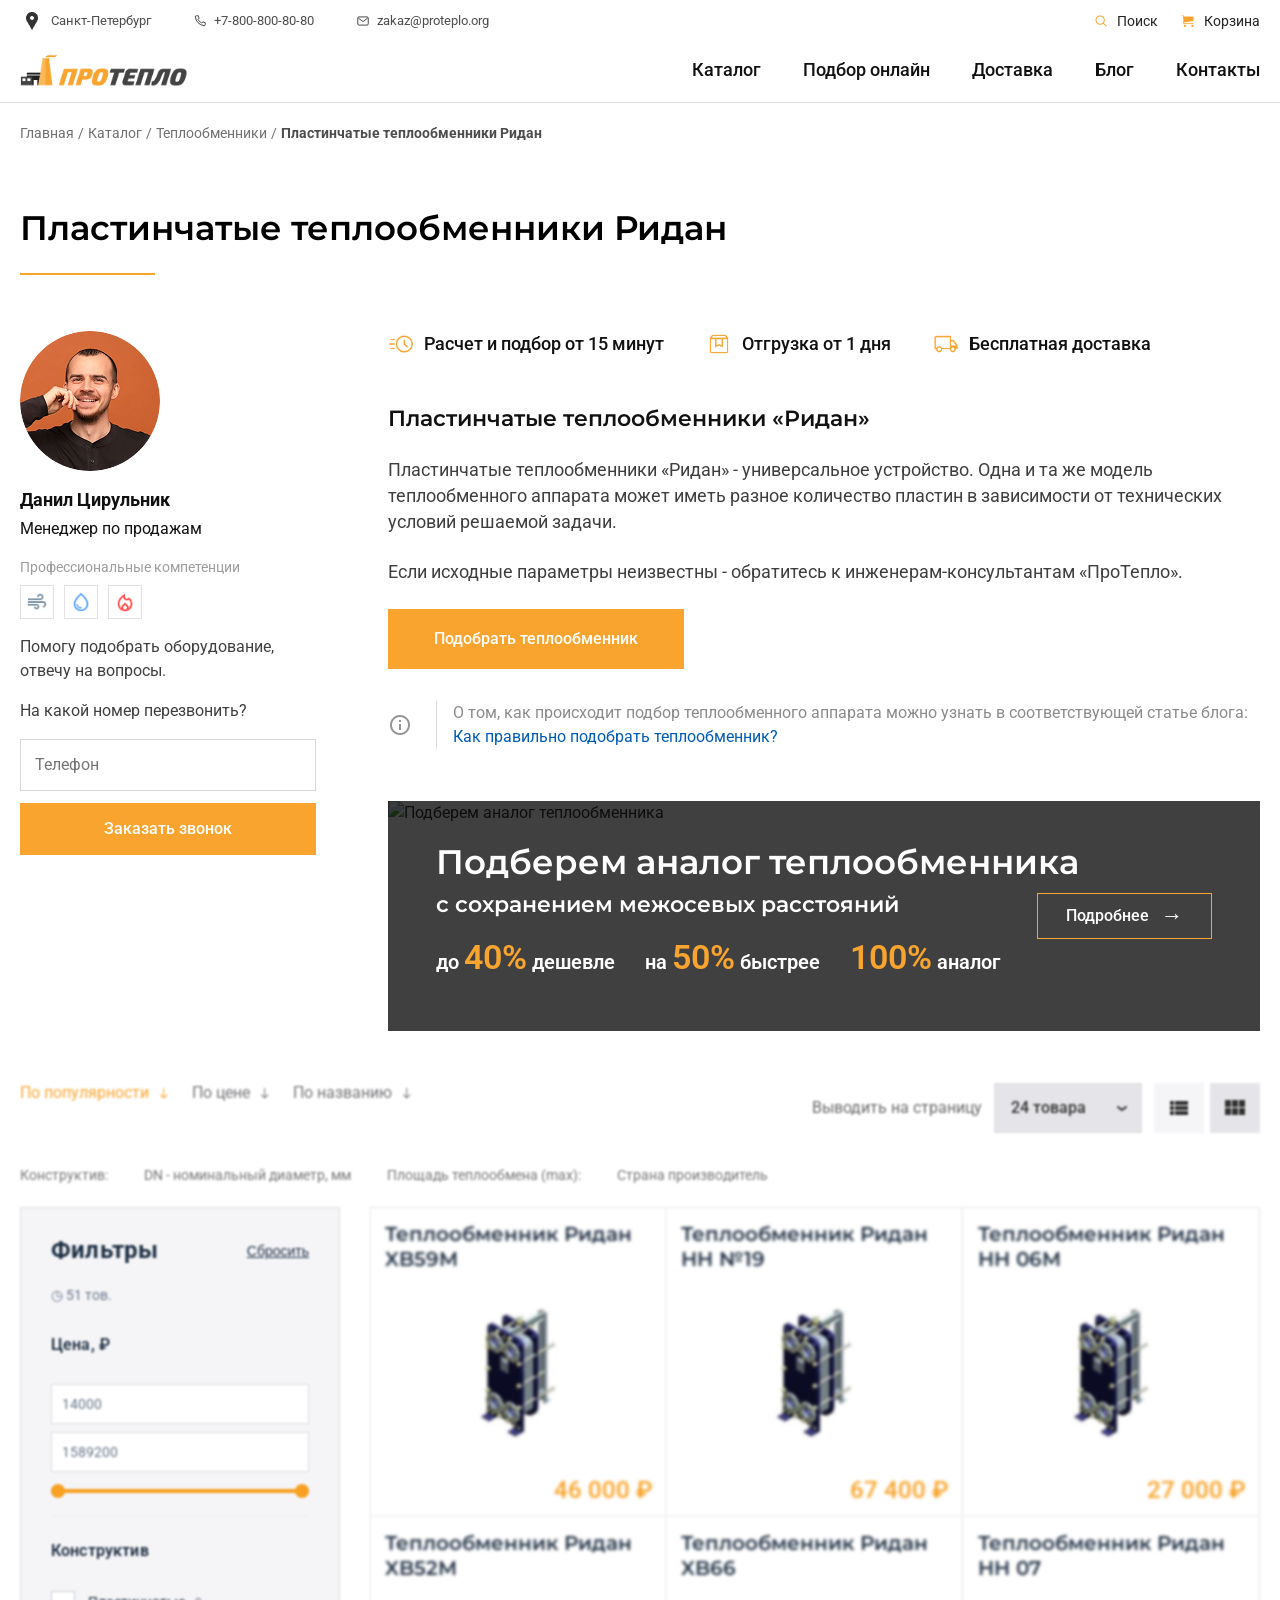
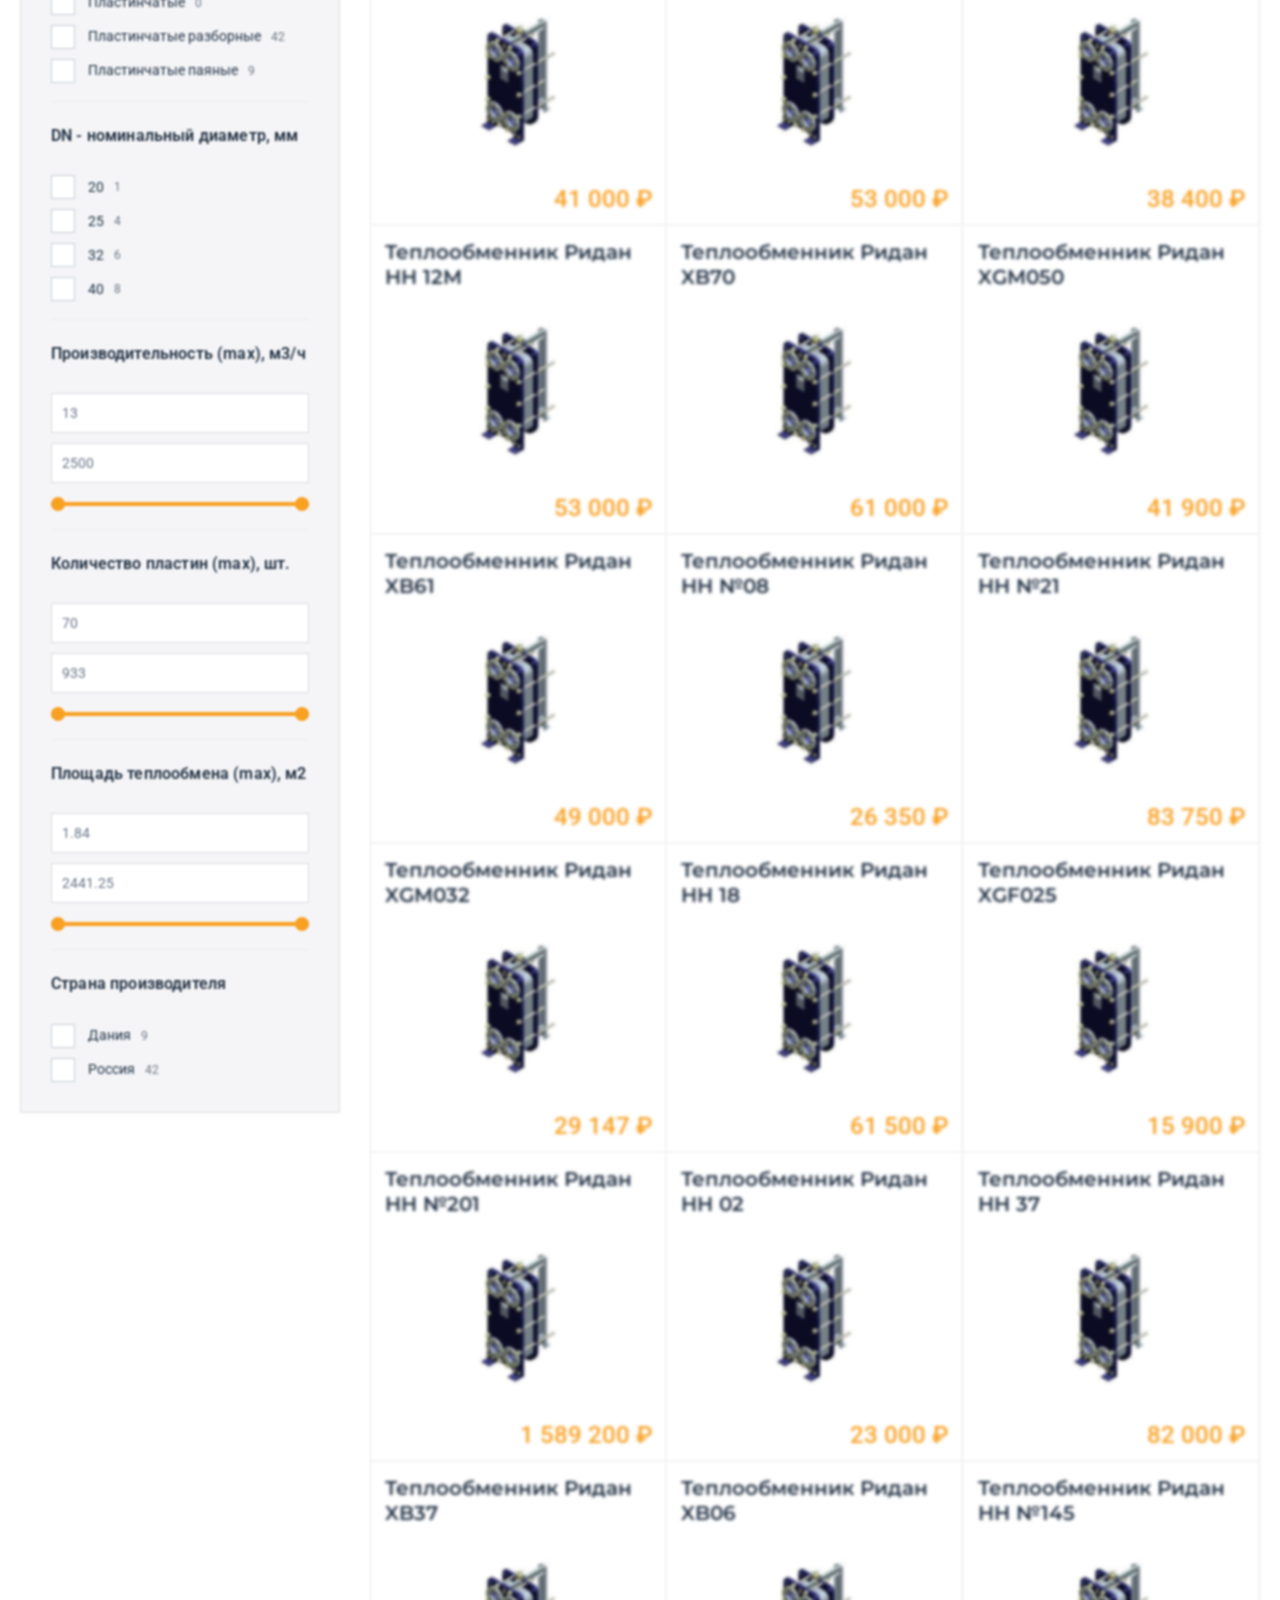
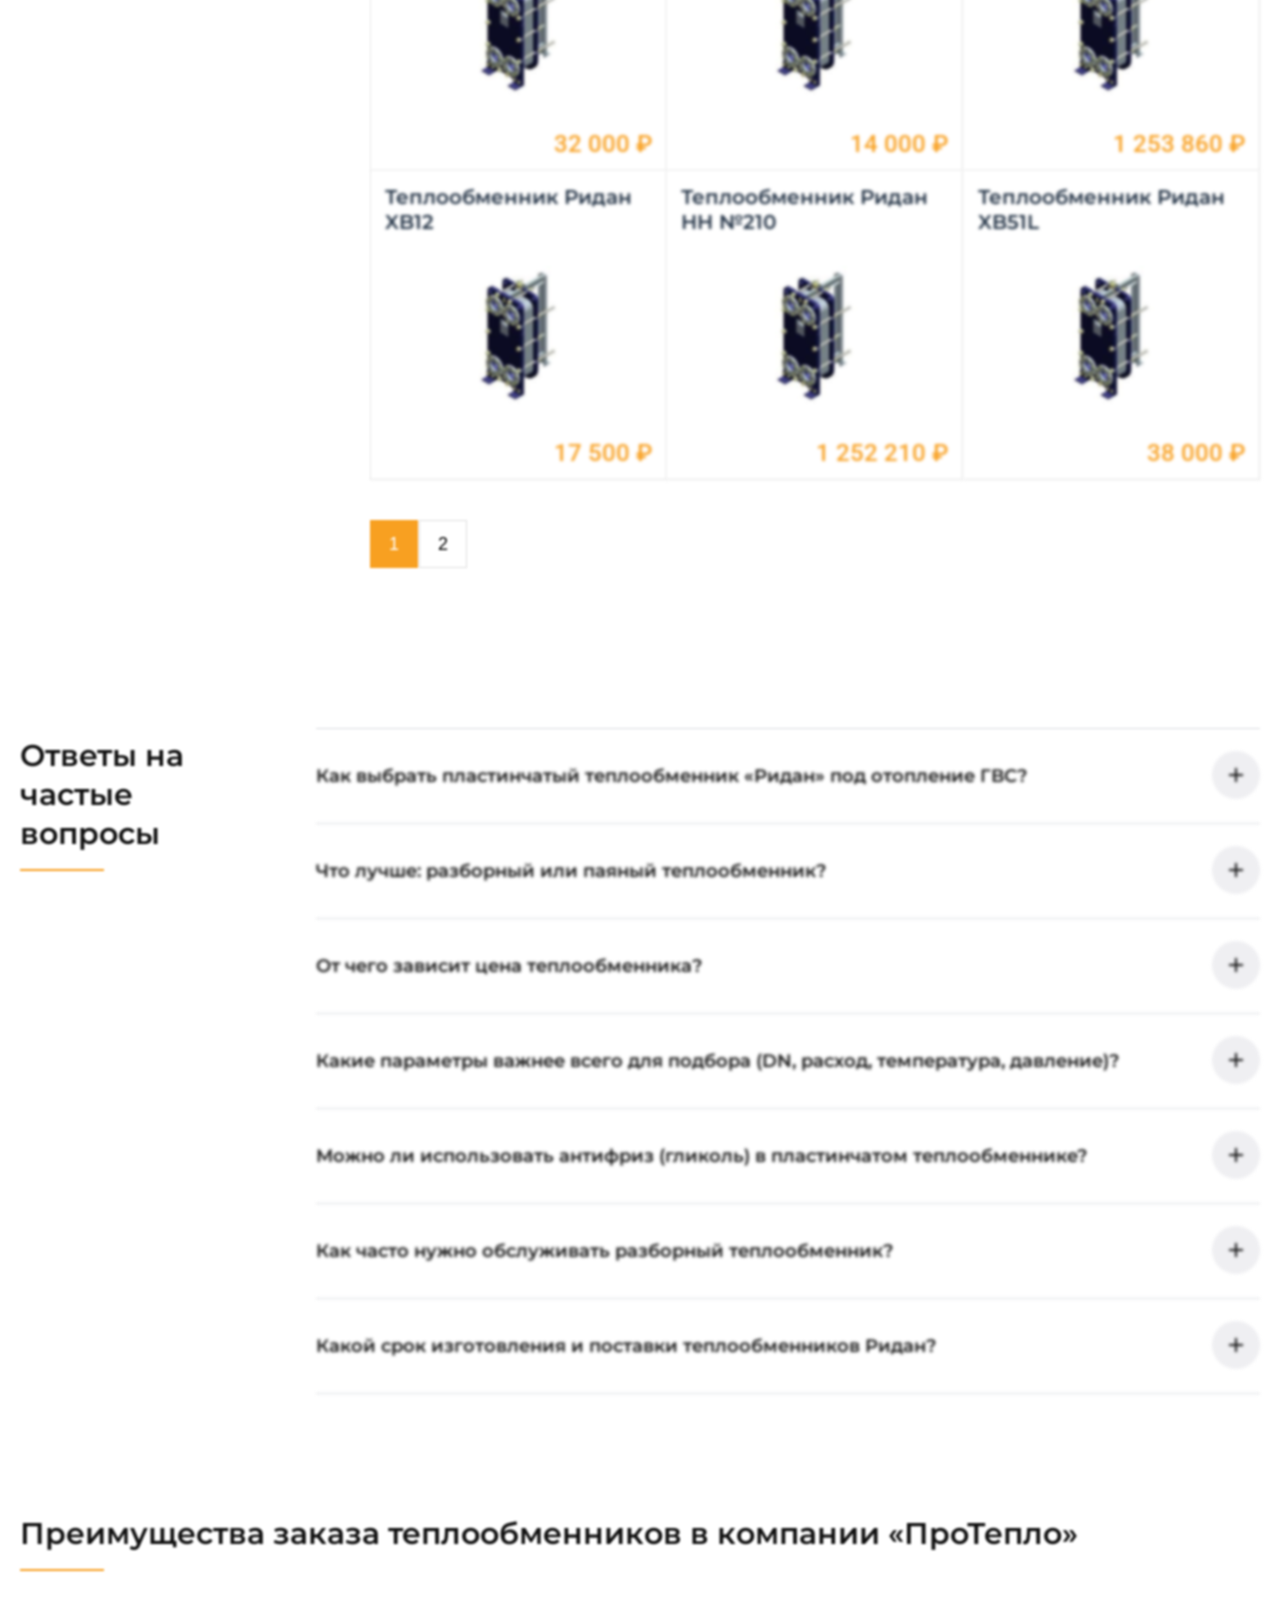
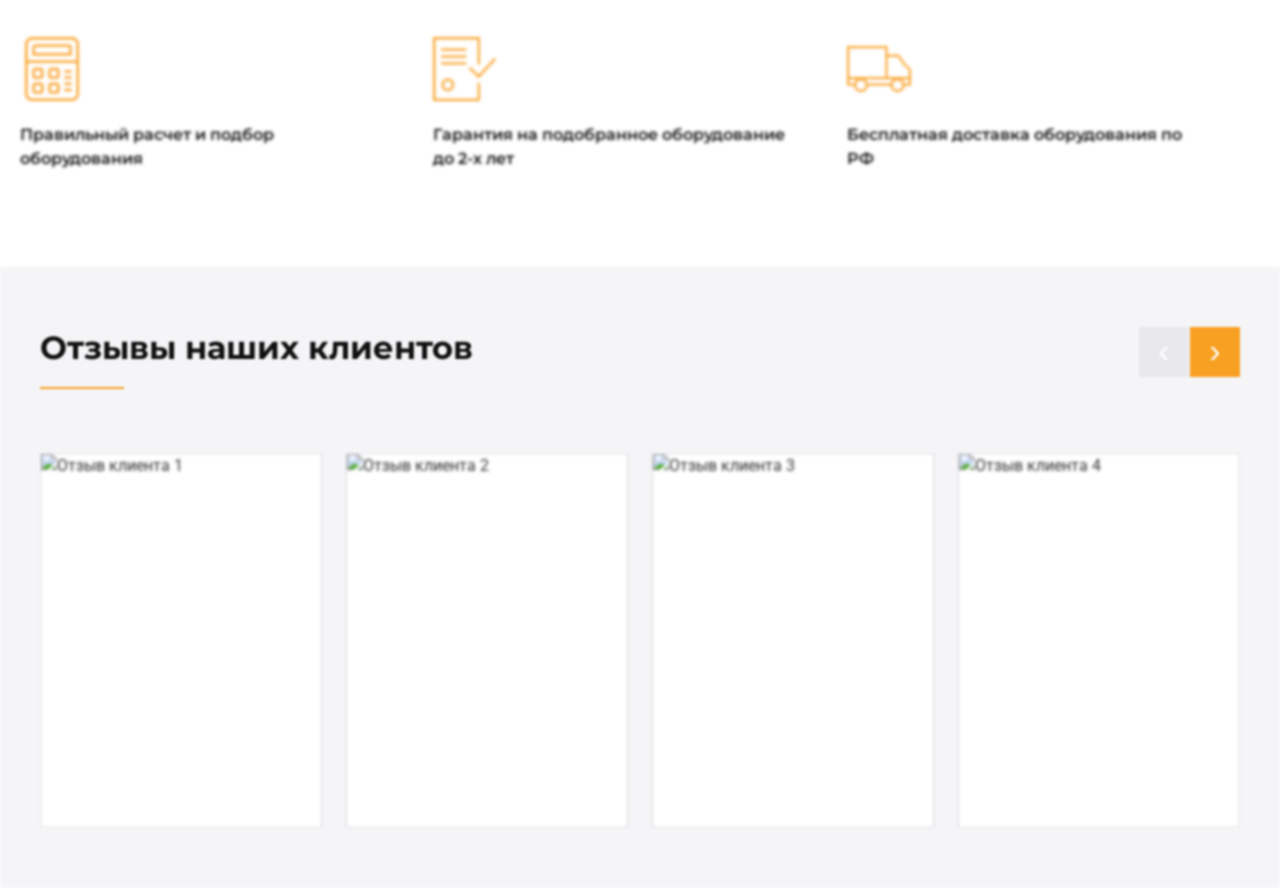
==== commit 799e7fd6: "Add files via upload" ====
--- a/index.html
+++ b/index.html
@@ -15,7 +15,7 @@
             <div class="header__contacts">
                 <a class="header__contact" href="#">
                     <span class="header__icon" aria-hidden="true">
-                        <img src="../img/header img/city.png" alt="">
+                        <img src="img/header img/city.png" alt="">
                     </span>
                     Санкт-Петербург
                 </a>
@@ -41,13 +41,13 @@
             <div class="actions">
                 <a class="actions__link" href="#">
                     <span class="actions__icon" aria-hidden="true">
-                        <img src="../img/header img/header-loupe-search.png" alt="">
+                        <img src="img/header img/header-loupe-search.png" alt="">
                     </span>
                     Поиск
                 </a>
                 <a class="actions__link" href="#">
                     <span class="actions__icon" aria-hidden="true">
-                        <img src="../img/header img/header-basket.png" alt="">
+                        <img src="img/header img/header-basket.png" alt="">
                     </span>
                     Корзина
                 </a>
@@ -56,7 +56,7 @@
 
         <div class="container header__bottom">
             <a class="logo" href="#" aria-label="ProTeplo">
-                <img src="../img/header img/header-logo.png" alt="ПроТепло" width="220" height="44"> 
+                <img src="img/header img/header-logo.png" alt="ПроТепло" width="220" height="44"> 
             </a>
 
             <nav class="menu" aria-label="Главное меню">
@@ -89,19 +89,19 @@
                 <div class="selection-banner__layout">
                     <div class="selection-banner__manager">
                         <aside class="manager-card">
-                            <img class="manager-card__avatar" src="../img/page-content img/banner/card-manager/avatar-manager.jpg" alt="Данил Цирульник" width="108" height="108">
+                            <img class="manager-card__avatar" src="img/page-content img/banner/card-manager/avatar-manager.jpg" alt="Данил Цирульник" width="108" height="108">
                             <h2 class="manager-card__name">Данил Цирульник</h2>
                             <p class="manager-card__position">Менеджер по продажам</p>
                             <p class="manager-card__label">Профессиональные компетенции</p>
                             <div class="manager-card__skills" aria-label="Компетенции">
                                 <button class="manager-card__skill" type="button" data-skill-message="Компетенция по воздуху и вентиляции: подбор оборудования с учетом расхода, температуры и допустимых потерь давления." aria-label="Компетенция по воздуху и вентиляции">
-                                    <img src="../img/page-content img/banner/card-manager/air-manager.png" alt="">
+                                    <img src="img/page-content img/banner/card-manager/air-manager.png" alt="">
                                 </button>
                                 <button class="manager-card__skill" type="button" data-skill-message="Компетенция по водяным системам: расчет и подбор теплообменников для ГВС, отопления и технологических контуров." aria-label="Компетенция по водяным системам">
-                                    <img src="../img/page-content img/banner/card-manager/water-drop-manager.png" alt="">
+                                    <img src="img/page-content img/banner/card-manager/water-drop-manager.png" alt="">
                                 </button>
                                 <button class="manager-card__skill" type="button" data-skill-message="Компетенция по противопожарным решениям: подбор аппаратов под требования надежности и безопасности эксплуатации." aria-label="Компетенция по противопожарным решениям">
-                                    <img src="../img/page-content img/banner/card-manager/fire-manager.png" alt="">
+                                    <img src="img/page-content img/banner/card-manager/fire-manager.png" alt="">
                                 </button>
                                 <div class="manager-card__skill-popup" hidden>
                                     <p class="manager-card__skill-popup-text"></p>
@@ -120,19 +120,19 @@
                             <ul class="selection-content__benefits">
                                 <li class="selection-content__benefit">
                                     <span class="selection-content__benefit-icon" aria-hidden="true">
-                                        <img src="../img/page-content img/banner/banner-info/acute-banner-info-1.png" alt="">
+                                        <img src="img/page-content img/banner/banner-info/acute-banner-info-1.png" alt="">
                                     </span>
                                     Расчет и подбор от 15 минут
                                 </li>
                                 <li class="selection-content__benefit">
                                     <span class="selection-content__benefit-icon" aria-hidden="true">
-                                        <img src="../img/page-content img/banner/banner-info/acute-banner-info-2.png" alt="">
+                                        <img src="img/page-content img/banner/banner-info/acute-banner-info-2.png" alt="">
                                     </span>
                                     Отгрузка от 1 дня
                                 </li>
                                 <li class="selection-content__benefit">
                                     <span class="selection-content__benefit-icon" aria-hidden="true">
-                                        <img src="../img/page-content img/banner/banner-info/acute-banner-info-3.png" alt="">
+                                        <img src="img/page-content img/banner/banner-info/acute-banner-info-3.png" alt="">
                                     </span>
                                     Бесплатная доставка
                                 </li>
@@ -146,13 +146,13 @@
 
                             <p class="selection-content__note">
                                 <span class="selection-content__note-sign" aria-hidden="true">
-                                    <img class="selection-content__note-icon" src="../img/page-content img/banner/banner-info/info-outline.png" alt="" width="24" height="24">
+                                    <img class="selection-content__note-icon" src="img/page-content img/banner/banner-info/info-outline.png" alt="" width="24" height="24">
                                 </span>
                                 <span class="selection-content__note-text">О том, как происходит подбор теплообменного аппарата можно узнать в соответствующей статье блога: <a href="#">Как правильно подобрать теплообменник?</a></span>
                             </p>
 
                             <article class="special-offer">
-                                <img class="special-offer__bg" src="../img/page-content img/banner/banner-info/banner_special-offer.jpg" alt="Подберем аналог теплообменника">
+                                <img class="special-offer__bg" src="img/page-content img/banner/banner-info/banner_special-offer.jpg" alt="Подберем аналог теплообменника">
                                 <div class="special-offer__content">
                                     <h3 class="special-offer__title">Подберем аналог теплообменника</h3>
                                     <p class="special-offer__subtitle">с сохранением межосевых расстояний</p>
@@ -322,137 +322,137 @@
                     <div class="catalog__right">
                         <div class="catalog__content">
                             <article class="product-card">
-                                <a href="./card.html" class="product-card__image"><img src="../img/cards img/card__img.png" alt="Теплообменник Ридан XB06"></a>
+                                <a href="./card.html" class="product-card__image"><img src="img/cards img/card__img.png" alt="Теплообменник Ридан XB06"></a>
                                 <h3 class="product-card__title">Теплообменник Ридан XB06</h3>
                                 <div class="product-card__price">14 000 ₽</div>
                             </article>
                             <article class="product-card">
-                                <a href="./card.html" class="product-card__image"><img src="../img/cards img/card__img.png" alt="Теплообменник Ридан XGF025"></a>
+                                <a href="./card.html" class="product-card__image"><img src="img/cards img/card__img.png" alt="Теплообменник Ридан XGF025"></a>
                                 <h3 class="product-card__title">Теплообменник Ридан XGF025</h3>
                                 <div class="product-card__price">15 900 ₽</div>
                             </article>
                             <article class="product-card">
-                                <a href="./card.html" class="product-card__image"><img src="../img/cards img/card__img.png" alt="Теплообменник Ридан XB12"></a>
+                                <a href="./card.html" class="product-card__image"><img src="img/cards img/card__img.png" alt="Теплообменник Ридан XB12"></a>
                                 <h3 class="product-card__title">Теплообменник Ридан XB12</h3>
                                 <div class="product-card__price">17 500 ₽</div>
                             </article>
                             <article class="product-card">
-                                <a href="./card.html" class="product-card__image"><img src="../img/cards img/card__img.png" alt="Теплообменник Ридан HH 04"></a>
+                                <a href="./card.html" class="product-card__image"><img src="img/cards img/card__img.png" alt="Теплообменник Ридан HH 04"></a>
                                 <h3 class="product-card__title">Теплообменник Ридан HH №04</h3>
                                 <div class="product-card__price">18 900 ₽</div>
                             </article>
                             <article class="product-card">
-                                <a href="./card.html" class="product-card__image"><img src="../img/cards img/card__img.png" alt="Теплообменник Ридан HH 02"></a>
+                                <a href="./card.html" class="product-card__image"><img src="img/cards img/card__img.png" alt="Теплообменник Ридан HH 02"></a>
                                 <h3 class="product-card__title">Теплообменник Ридан HH 02</h3>
                                 <div class="product-card__price">23 000 ₽</div>
                             </article>
                             <article class="product-card">
-                                <a href="./card.html" class="product-card__image"><img src="../img/cards img/card__img.png" alt="Теплообменник Ридан HH 06M"></a>
+                                <a href="./card.html" class="product-card__image"><img src="img/cards img/card__img.png" alt="Теплообменник Ридан HH 06M"></a>
                                 <h3 class="product-card__title">Теплообменник Ридан HH 06M</h3>
                                 <div class="product-card__price">27 000 ₽</div>
                             </article>
                             <article class="product-card">
-                                <a href="./card.html" class="product-card__image"><img src="../img/cards img/card__img.png" alt="Теплообменник Ридан HH 08"></a>
+                                <a href="./card.html" class="product-card__image"><img src="img/cards img/card__img.png" alt="Теплообменник Ридан HH 08"></a>
                                 <h3 class="product-card__title">Теплообменник Ридан HH №08</h3>
                                 <div class="product-card__price">26 350 ₽</div>
                             </article>
                             <article class="product-card">
-                                <a href="./card.html" class="product-card__image"><img src="../img/cards img/card__img.png" alt="Теплообменник Ридан XGM032"></a>
+                                <a href="./card.html" class="product-card__image"><img src="img/cards img/card__img.png" alt="Теплообменник Ридан XGM032"></a>
                                 <h3 class="product-card__title">Теплообменник Ридан XGM032</h3>
                                 <div class="product-card__price">29 147 ₽</div>
                             </article>
                             <article class="product-card">
-                                <a href="./card.html" class="product-card__image"><img src="../img/cards img/card__img.png" alt="Теплообменник Ридан XB37"></a>
+                                <a href="./card.html" class="product-card__image"><img src="img/cards img/card__img.png" alt="Теплообменник Ридан XB37"></a>
                                 <h3 class="product-card__title">Теплообменник Ридан XB37</h3>
                                 <div class="product-card__price">32 000 ₽</div>
                             </article>
                             <article class="product-card">
-                                <a href="./card.html" class="product-card__image"><img src="../img/cards img/card__img.png" alt="Теплообменник Ридан XB51L"></a>
+                                <a href="./card.html" class="product-card__image"><img src="img/cards img/card__img.png" alt="Теплообменник Ридан XB51L"></a>
                                 <h3 class="product-card__title">Теплообменник Ридан XB51L</h3>
                                 <div class="product-card__price">38 000 ₽</div>
                             </article>
                             <article class="product-card">
-                                <a href="./card.html" class="product-card__image"><img src="../img/cards img/card__img.png" alt="Теплообменник Ридан HH 07"></a>
+                                <a href="./card.html" class="product-card__image"><img src="img/cards img/card__img.png" alt="Теплообменник Ридан HH 07"></a>
                                 <h3 class="product-card__title">Теплообменник Ридан HH 07</h3>
                                 <div class="product-card__price">38 400 ₽</div>
                             </article>
                             <article class="product-card">
-                                <a href="./card.html" class="product-card__image"><img src="../img/cards img/card__img.png" alt="Теплообменник Ридан XB52M"></a>
+                                <a href="./card.html" class="product-card__image"><img src="img/cards img/card__img.png" alt="Теплообменник Ридан XB52M"></a>
                                 <h3 class="product-card__title">Теплообменник Ридан XB52M</h3>
                                 <div class="product-card__price">41 000 ₽</div>
                             </article>
                             <article class="product-card">
-                                <a href="./card.html" class="product-card__image"><img src="../img/cards img/card__img.png" alt="Теплообменник Ридан XGM050"></a>
+                                <a href="./card.html" class="product-card__image"><img src="img/cards img/card__img.png" alt="Теплообменник Ридан XGM050"></a>
                                 <h3 class="product-card__title">Теплообменник Ридан XGM050</h3>
                                 <div class="product-card__price">41 900 ₽</div>
                             </article>
                             <article class="product-card">
-                                <a href="./card.html" class="product-card__image"><img src="../img/cards img/card__img.png" alt="Теплообменник Ридан XB59M"></a>
+                                <a href="./card.html" class="product-card__image"><img src="img/cards img/card__img.png" alt="Теплообменник Ридан XB59M"></a>
                                 <h3 class="product-card__title">Теплообменник Ридан XB59M</h3>
                                 <div class="product-card__price">46 000 ₽</div>
                             </article>
                             <article class="product-card">
-                                <a href="./card.html" class="product-card__image"><img src="../img/cards img/card__img.png" alt="Теплообменник Ридан HH 14"></a>
+                                <a href="./card.html" class="product-card__image"><img src="img/cards img/card__img.png" alt="Теплообменник Ридан HH 14"></a>
                                 <h3 class="product-card__title">Теплообменник Ридан HH №14</h3>
                                 <div class="product-card__price">47 500 ₽</div>
                             </article>
                             <article class="product-card">
-                                <a href="./card.html" class="product-card__image"><img src="../img/cards img/card__img.png" alt="Теплообменник Ридан XB61"></a>
+                                <a href="./card.html" class="product-card__image"><img src="img/cards img/card__img.png" alt="Теплообменник Ридан XB61"></a>
                                 <h3 class="product-card__title">Теплообменник Ридан XB61</h3>
                                 <div class="product-card__price">49 000 ₽</div>
                             </article>
                             <article class="product-card">
-                                <a href="./card.html" class="product-card__image"><img src="../img/cards img/card__img.png" alt="Теплообменник Ридан XB66"></a>
+                                <a href="./card.html" class="product-card__image"><img src="img/cards img/card__img.png" alt="Теплообменник Ридан XB66"></a>
                                 <h3 class="product-card__title">Теплообменник Ридан XB66</h3>
                                 <div class="product-card__price">53 000 ₽</div>
                             </article>
                             <article class="product-card">
-                                <a href="./card.html" class="product-card__image"><img src="../img/cards img/card__img.png" alt="Теплообменник Ридан HH 12M"></a>
+                                <a href="./card.html" class="product-card__image"><img src="img/cards img/card__img.png" alt="Теплообменник Ридан HH 12M"></a>
                                 <h3 class="product-card__title">Теплообменник Ридан HH 12M</h3>
                                 <div class="product-card__price">53 000 ₽</div>
                             </article>
                             <article class="product-card">
-                                <a href="./card.html" class="product-card__image"><img src="../img/cards img/card__img.png" alt="Теплообменник Ридан XB70"></a>
+                                <a href="./card.html" class="product-card__image"><img src="img/cards img/card__img.png" alt="Теплообменник Ридан XB70"></a>
                                 <h3 class="product-card__title">Теплообменник Ридан XB70</h3>
                                 <div class="product-card__price">61 000 ₽</div>
                             </article>
                             <article class="product-card">
-                                <a href="./card.html" class="product-card__image"><img src="../img/cards img/card__img.png" alt="Теплообменник Ридан HH 18"></a>
+                                <a href="./card.html" class="product-card__image"><img src="img/cards img/card__img.png" alt="Теплообменник Ридан HH 18"></a>
                                 <h3 class="product-card__title">Теплообменник Ридан HH 18</h3>
                                 <div class="product-card__price">61 500 ₽</div>
                             </article>
                             <article class="product-card">
-                                <a href="./card.html" class="product-card__image"><img src="../img/cards img/card__img.png" alt="Теплообменник Ридан HH 19"></a>
+                                <a href="./card.html" class="product-card__image"><img src="img/cards img/card__img.png" alt="Теплообменник Ридан HH 19"></a>
                                 <h3 class="product-card__title">Теплообменник Ридан HH №19</h3>
                                 <div class="product-card__price">67 400 ₽</div>
                             </article>
                             <article class="product-card">
-                                <a href="./card.html" class="product-card__image"><img src="../img/cards img/card__img.png" alt="Теплообменник Ридан HH 20"></a>
+                                <a href="./card.html" class="product-card__image"><img src="img/cards img/card__img.png" alt="Теплообменник Ридан HH 20"></a>
                                 <h3 class="product-card__title">Теплообменник Ридан HH №20</h3>
                                 <div class="product-card__price">68 600 ₽</div>
                             </article>
                             <article class="product-card">
-                                <a href="./card.html" class="product-card__image"><img src="../img/cards img/card__img.png" alt="Теплообменник Ридан HH 37"></a>
+                                <a href="./card.html" class="product-card__image"><img src="img/cards img/card__img.png" alt="Теплообменник Ридан HH 37"></a>
                                 <h3 class="product-card__title">Теплообменник Ридан HH 37</h3>
                                 <div class="product-card__price">82 000 ₽</div>
                             </article>
                             <article class="product-card">
-                                <a href="./card.html" class="product-card__image"><img src="../img/cards img/card__img.png" alt="Теплообменник Ридан HH 21"></a>
+                                <a href="./card.html" class="product-card__image"><img src="img/cards img/card__img.png" alt="Теплообменник Ридан HH 21"></a>
                                 <h3 class="product-card__title">Теплообменник Ридан HH №21</h3>
                                 <div class="product-card__price">83 750 ₽</div>
                             </article>
                             <article class="product-card">
-                                <a href="./card.html" class="product-card__image"><img src="../img/cards img/card__img.png" alt="Теплообменник Ридан HH 210"></a>
+                                <a href="./card.html" class="product-card__image"><img src="img/cards img/card__img.png" alt="Теплообменник Ридан HH 210"></a>
                                 <h3 class="product-card__title">Теплообменник Ридан HH №210</h3>
                                 <div class="product-card__price">1 252 210 ₽</div>
                             </article>
                             <article class="product-card">
-                                <a href="./card.html" class="product-card__image"><img src="../img/cards img/card__img.png" alt="Теплообменник Ридан HH 145"></a>
+                                <a href="./card.html" class="product-card__image"><img src="img/cards img/card__img.png" alt="Теплообменник Ридан HH 145"></a>
                                 <h3 class="product-card__title">Теплообменник Ридан HH №145</h3>
                                 <div class="product-card__price">1 253 860 ₽</div>
                             </article>
                             <article class="product-card">
-                                <a href="./card.html" class="product-card__image"><img src="../img/cards img/card__img.png" alt="Теплообменник Ридан HH 201"></a>
+                                <a href="./card.html" class="product-card__image"><img src="img/cards img/card__img.png" alt="Теплообменник Ридан HH 201"></a>
                                 <h3 class="product-card__title">Теплообменник Ридан HH №201</h3>
                                 <div class="product-card__price">1 589 200 ₽</div>
                             </article>
@@ -555,7 +555,7 @@
                     <li class="advantages__item">
                         <article class="advantage-card">
                             <span class="advantage-card__icon" aria-hidden="true">
-                                <img src="../img/advantages/advantages__calc.png" alt="">
+                                <img src="img/advantages/advantages__calc.png" alt="">
                             </span>
                             <h3 class="advantage-card__text">Правильный расчет и подбор оборудования</h3>
                         </article>
@@ -564,7 +564,7 @@
                     <li class="advantages__item">
                         <article class="advantage-card">
                             <span class="advantage-card__icon" aria-hidden="true">
-                                <img src="../img/advantages/advantages__certificate.png" alt="">
+                                <img src="img/advantages/advantages__certificate.png" alt="">
                             </span>
                             <h3 class="advantage-card__text">Гарантия на подобранное оборудование до 2-х лет</h3>
                         </article>
@@ -573,7 +573,7 @@
                     <li class="advantages__item">
                         <article class="advantage-card">
                             <span class="advantage-card__icon" aria-hidden="true">
-                                <img src="../img/advantages/advantages__car.png" alt="">
+                                <img src="img/advantages/advantages__car.png" alt="">
                             </span>
                             <h3 class="advantage-card__text">Бесплатная доставка оборудования по РФ</h3>
                         </article>
@@ -628,3 +628,4 @@
 </html>
 
 
+
